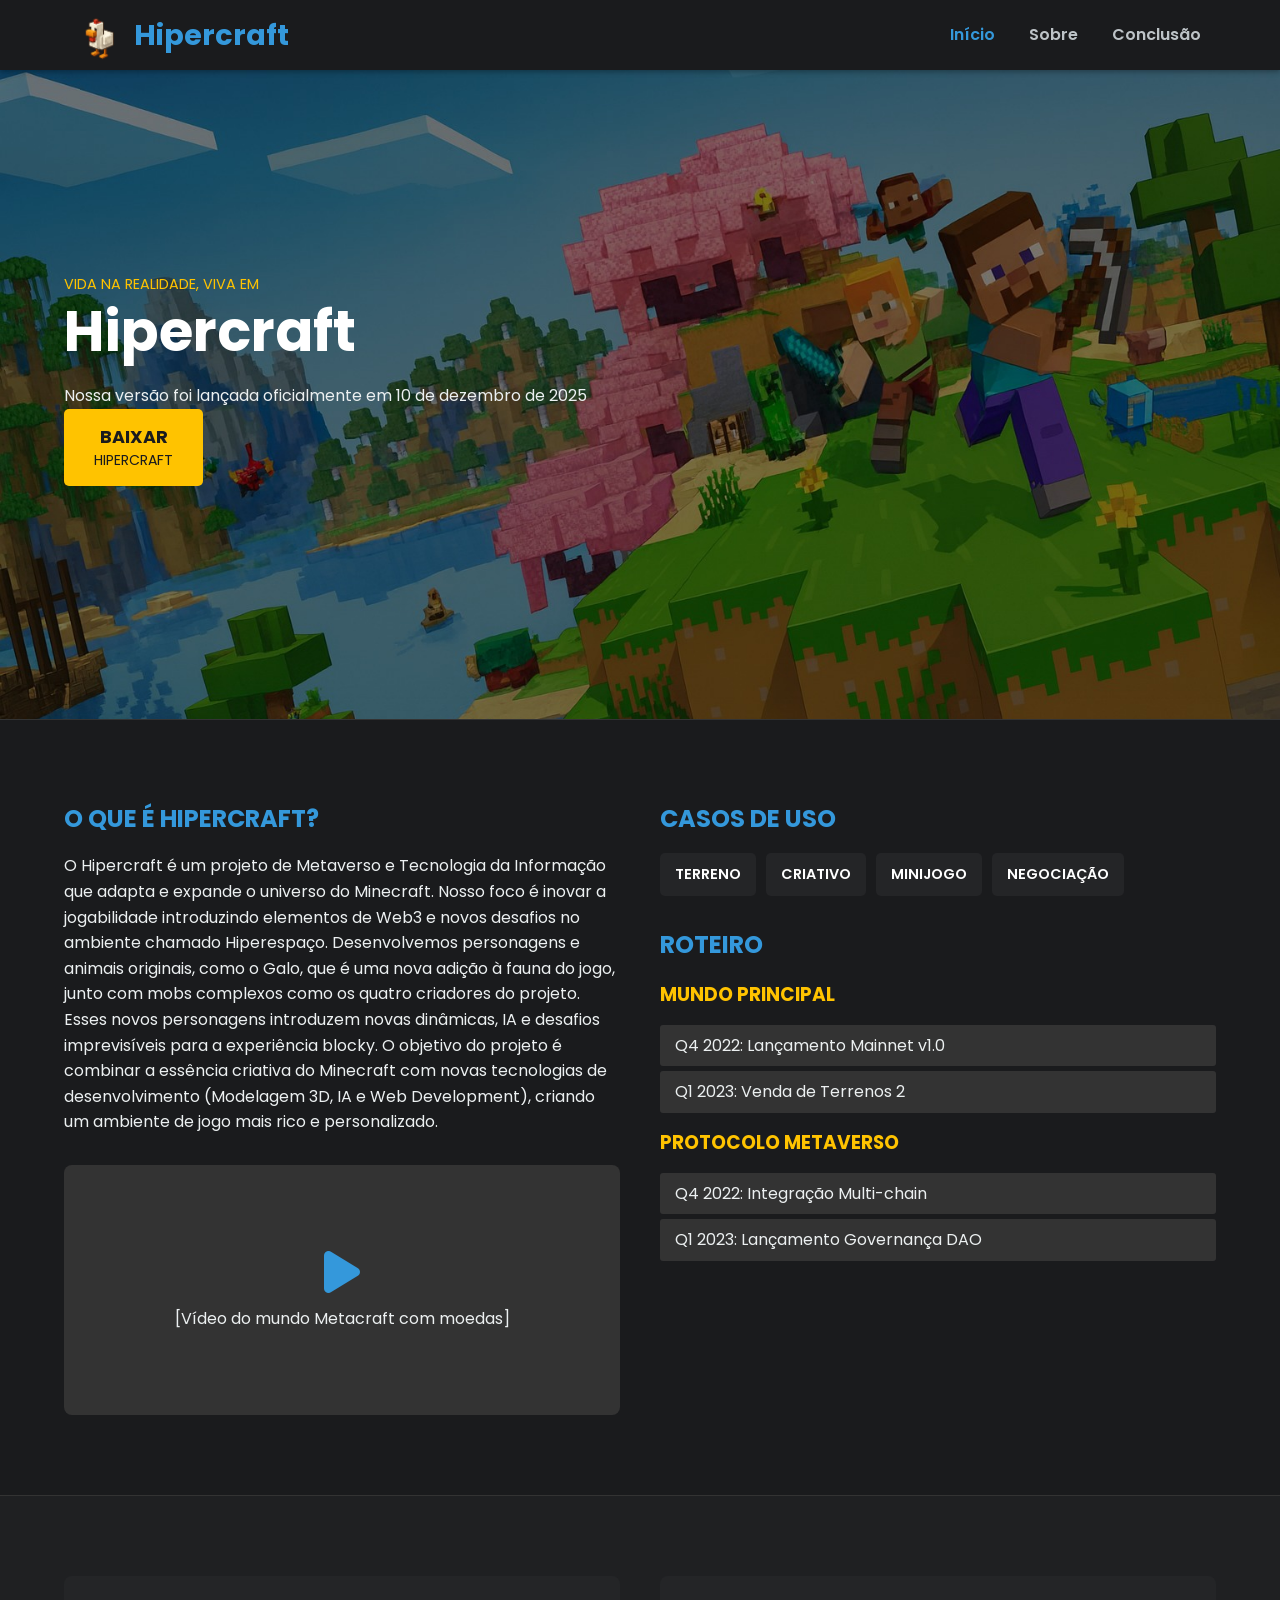
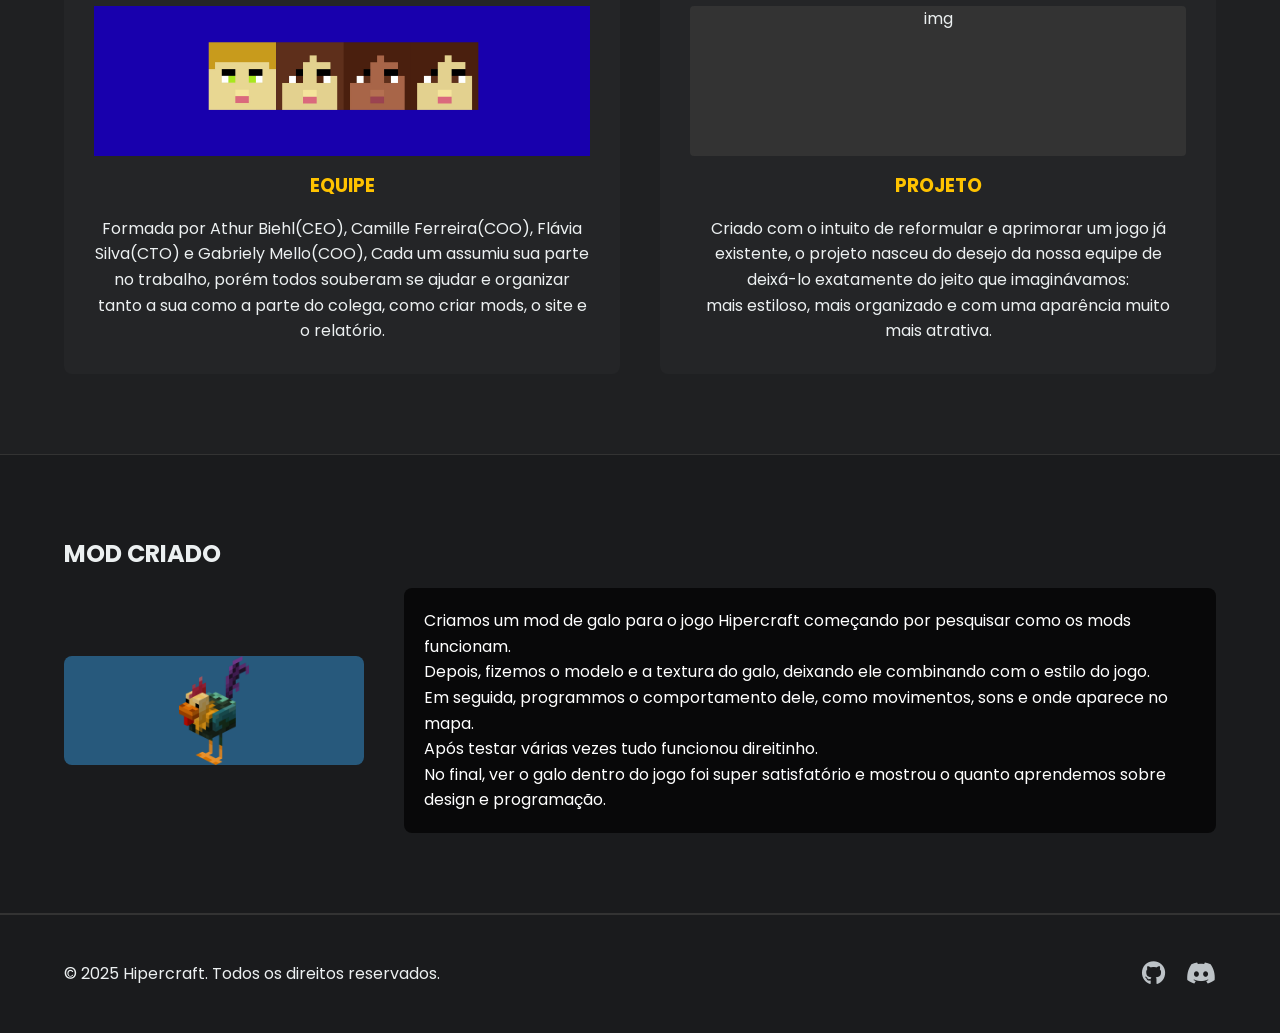
==== index.html @ 1107cdec "update header commit" ====
<!DOCTYPE html>
<html lang="pt-BR">

<head>
    <meta charset="UTF-8">
    <meta name="viewport" content="width=device-width, initial-scale=1.0">
    <title>Hipercraft - Vida na Realidade</title>
    <link rel="stylesheet" href="style.css">
    <link href="https://fonts.googleapis.com/css2?family=Poppins:wght@400;600;700&display=swap" rel="stylesheet">
    <link rel="stylesheet" href="https://cdnjs.cloudflare.com/ajax/libs/font-awesome/6.0.0-beta3/css/all.min.css">
</head>

<body>

    <header>
        <div class="container nav-content">

            <div class="logo"> <img src="/img/logo.png" alt="">Hipercraft</div>

            <nav id="nav-menu">
                <a href="#home" class="active">Início</a>
                <a href="#sobre">Sobre</a>
                <a href="#comunidade">Conclusão</a>
            </nav>
            <div class="menu-toggle" id="menu-toggle">
                <i class="fas fa-bars"></i>
            </div>
        </div>
    </header>

    <main>
        <section class="hero" id="home">
            <div class="container hero-content">
                <div class="hero-text">
                    <p class="tagline">VIDA NA REALIDADE, VIVA EM</p>
                    <h1>Hipercraft</h1>
                    <p class="alpha-status">Nossa versão foi lançada oficialmente em 10 de dezembro de 2025</p>
                    <button class="download-btn" id="btn-download">BAIXAR <span class="season">HIPERCRAFT</span></button>
                </div>
                <div class="hero-image">
                    <img src="" alt="" id="">
                </div>
            </div>
        </section>

        <section class="section-dark what-is-metacraft" id="sobre">
            <div class="container content-grid">
                <div class="grid-item">
                    <h2>O QUE É HIPERCRAFT?</h2>
                    <p>O Hipercraft é um projeto de Metaverso e Tecnologia da Informação que adapta e expande o universo
                        do Minecraft. Nosso foco é inovar a jogabilidade introduzindo elementos de Web3 e novos desafios
                        no ambiente chamado Hiperespaço.

                        Desenvolvemos personagens e animais originais, como o Galo, que é uma nova adição à fauna do
                        jogo, junto com mobs complexos como os quatro criadores do projeto. Esses novos
                        personagens introduzem novas dinâmicas, IA e desafios imprevisíveis para a experiência blocky. O
                        objetivo do projeto é combinar a essência criativa do Minecraft com novas tecnologias de
                        desenvolvimento (Modelagem 3D, IA e Web Development), criando um ambiente de jogo mais rico e
                        personalizado.</p>
                    <div class="video-placeholder">
                        <i class="fas fa-play"></i>
                        <p>[Vídeo do mundo Metacraft com moedas]</p>
                    </div>
                </div>
                <div class="grid-item use-cases" id="casos">
                    <h2>CASOS DE USO</h2>
                    <div class="case-cards">
                        <div class="card card-hover">TERRENO</div>
                        <div class="card card-hover">CRIATIVO</div>
                        <div class="card card-hover">MINIJOGO</div>
                        <div class="card card-hover">NEGOCIAÇÃO</div>
                    </div>

                    <div class="roadmap" id="roteiro">
                        <h2>ROTEIRO</h2>
                        <div class="map-item map-item-hover">
                            <h3>MUNDO PRINCIPAL</h3>
                            <ul>
                                <li>Q4 2022: Lançamento Mainnet v1.0</li>
                                <li>Q1 2023: Venda de Terrenos 2</li>
                            </ul>
                        </div>
                        <div class="map-item map-item-hover">
                            <h3>PROTOCOLO METAVERSO</h3>
                            <ul>
                                <li>Q4 2022: Integração Multi-chain</li>
                                <li>Q1 2023: Lançamento Governança DAO</li>
                            </ul>
                        </div>
                    </div>
                </div>
            </div>
        </section>

        <section class="protocol-advantage">
            <div class="container content-grid">
                <div class="advantage-card card-hover">
                    <div class="card-image"><img src="img/grupo.png" alt=""></div>
                    <h3>EQUIPE</h3>
                    <p>Formada por Athur Biehl(CEO), Camille Ferreira(COO), Flávia Silva(CTO) e Gabriely Mello(COO), Cada um assumiu sua parte no trabalho, porém todos souberam se ajudar e organizar tanto a sua como a parte do colega, como criar mods, o site e o relatório.
                    </p>
                </div>
                <div class="advantage-card card-hover">
                    <div class="card-image">img</div>
                    <h3>PROJETO</h3>
                    <p>Criado com o intuito de reformular e aprimorar um jogo já existente, o projeto nasceu do desejo da nossa equipe de deixá-lo exatamente do jeito que imaginávamos:<P>
                    </P> mais estiloso, mais organizado e com uma aparência muito mais atrativa.</p>
                </div>
            </div>
        </section>

        <section class="how-it-works section-dark">
            <div class="container">
                <h2>MOD CRIADO</h2>
                <div class="work-content">
                    <div class="work-image"><img src="img/galo.webp" alt=""></div>
                    <div class="work-text">
                        <p>Criamos um mod de galo para o jogo Hipercraft começando por pesquisar como os mods funcionam. <p>
                        </p>Depois, fizemos o modelo e a textura do galo, deixando ele combinando com o estilo do jogo. <P>
                        </P>Em seguida, programmos o comportamento dele, como movimentos, sons e onde aparece no mapa.<P>
                        </P> Após testar várias vezes tudo funcionou direitinho. <P>
                        </P>No final, ver o galo dentro do jogo foi super satisfatório e mostrou o quanto aprendemos sobre design e programação.</p>
                    </div>
                </div>
            </div>
        </section>
    </main>

  <footer>
        <div class="container footer-content" id="comunidade">
            <p>&copy; 2025 Hipercraft. Todos os direitos reservados.</p>
            <div class="social-links">
                <a href="https://github.com/flaviadsilva/Hipercraft.git" target="_blank" title="GitHub do Projeto">
                    <i class="fab fa-github"></i>
                </a>
                
                <a href="URL_DO_SEU_DISCORD" target="_blank" title="Comunidade Discord">
                    <i class="fab fa-discord"></i>
                </a>
            </div>
        </div>
    </footer>

    <script src="script.js"></script>
</body>

</html>
---- style.css ----
/* Importação de fontes */
@import url('https://fonts.googleapis.com/css2?family=Poppins:wght@400;600;700&display=swap');

:root {
    --color-primary: #3498db; /* Azul Hipercraft */
    --color-secondary: #ffc300; /* Amarelo/Laranja de destaque */
    --color-background-dark: #1f2022; /* Fundo principal escuro */
    --color-card-dark: #242527; /* Fundo de cartões */
    --color-text-light: #ecf0f1; /* Texto claro */
    --color-text-muted: #bdc3c7; /* Texto mais apagado */
}

* {
    margin: 0;
    padding: 0;
    box-sizing: border-box;
    font-family: 'Poppins', sans-serif;
}

body {
    background-color: var(--color-background-dark);
    color: var(--color-text-light);
    line-height: 1.6;
}

.container {
    width: 90%;
    max-width: 1200px;
    margin: 0 auto;
    padding: 20px 0;
}

.container img {
    width: 70px;
    height: 50px;

}

h1, h2, h3 {
    color: var(--color-text-light);
    margin-bottom: 15px;
}

a {
    color: var(--color-primary);
    text-decoration: none;
    transition: color 0.3s;
}

a:hover {
    color: var(--color-secondary);
}

/* --- Header e Navegação --- */
header {
    background-color: #1a1b1d;
    position: fixed;
    width: 100%;
    top: 0;
    z-index: 1000;
    box-shadow: 0 2px 5px rgba(0, 0, 0, 0.3);
}

.nav-content {
    display: flex;
    justify-content: space-between;
    align-items: center;
    padding: 10px 0;
}

.logo {
    font-size: 1.8em;
    font-weight: 700;
    color: var(--color-primary);
    display: flex;
    justify-content: center;
    align-items: center;
}

nav a {
    margin: 0 15px;
    font-weight: 600;
    color: var(--color-text-muted);
    transition: color 0.3s, transform 0.2s;
}

nav a.active, nav a:hover {
    color: var(--color-primary);
    transform: translateY(-2px);
}

.wallet-btn {
    background-color: var(--color-primary);
    color: white;
    border: none;
    padding: 10px 20px;
    cursor: pointer;
    font-weight: 600;
    border-radius: 5px;
    transition: background-color 0.3s, transform 0.2s;
}

.wallet-btn:hover {
    background-color: #2980b9;
    transform: scale(1.05);
}

.menu-toggle {
    display: none; /* Esconde o ícone de menu em desktop */
    font-size: 1.5em;
    cursor: pointer;
}

/* --- Seção Hero (Início) --- */
.hero {
    padding-top: 100px;
    min-height: 80vh;
    display: flex;
    align-items: center;
    
    /* 1. Fonte da Imagem */
    background: url("img/Inicio.jpeg") no-repeat center center;
    
    /* 2. Propriedade Chave: Dimensionamento */
    background-size: cover; 
    
    /* 3. Garante que ela ocupe todo o espaço */
    width: 100%;
    /* A altura será controlada pelo min-height */
}

.hero-content {
    display: flex;
    align-items: center;
    justify-content: space-between;
    gap: 40px;
}

.hero-text {
    flex: 1;
    max-width: 50%;
}

.tagline {
    color: var(--color-secondary);
    font-size: 0.9em;
    margin-bottom: 5px;
}

.hero h1 {
    font-size: 3.5em;
    line-height: 1.1;
    color: white;
    margin-bottom: 20px;
}

.hero-image {
    flex: 1;
    text-align: center;
    /* Substitua pela sua imagem do personagem */
    /* Exemplo: background: url('caminho/para/sua/imagem.png') no-repeat center center/contain; */
    height: 400px; 
    display: flex;
    justify-content: center;
    align-items: center;
}

.hero-image img {
    max-width: 100%;
    height: auto;
    /* Interatividade na imagem */
    filter: drop-shadow(0 0 10px var(--color-primary));
    transition: filter 0.5s;
}
.hero-image img:hover { 
     filter: drop-shadow(0 0 20px var(--color-primary));
}

/* NOVO: Animação do Galo ativada pelo JS */
#chicken-gg.is-active {
    animation: jumpAndGlow 0.8s ease-in-out;
    filter: drop-shadow(0 0 25px var(--color-secondary))!important; /* Garante que o brilho mude para amarelo */
}

@keyframes jumpAndGlow {
    0% { transform: translateY(0) scale(1); }
    50% { transform: translateY(-20px) scale(1.05); } /* Pulo e levemente maior */
    100% { transform: translateY(0) scale(1); }
}
/* FIM NOVO */


.download-btn {
    background-color: var(--color-secondary);
    color: #1a1b1d;
    border: none;
    padding: 15px 30px;
    font-size: 1.1em;
    font-weight: 700;
    cursor: pointer;
    border-radius: 5px;
    transition: opacity 0.3s, transform 0.3s, box-shadow 0.3s;
    margin-right: 20px;
}

.download-btn:hover {
    opacity: 0.9;
    transform: translateY(-3px);
    box-shadow: 0 5px 15px rgba(255, 195, 0, 0.4);
}

.download-btn .season {
    font-weight: 400;
    display: block;
    font-size: 0.8em;
}

/* --- Seções Gerais --- */
section {
    padding: 60px 0;
    border-bottom: 1px solid #333;
}

.section-dark {
    background-color: #1a1b1d;
}

.learn-more {
    font-weight: 600;
    display: inline-block;
    margin-top: 20px;
    color: var(--color-text-muted);
}
.learn-more:hover {
    color: var(--color-secondary);
}

.learn-more-link {
    font-weight: 600;
    color: var(--color-secondary);
    transition: color 0.3s;
}

.learn-more-link:hover {
    color: var(--color-primary);
    text-shadow: 0 0 5px var(--color-primary);
}

/* --- Seção What is Metacraft / Use Cases --- */
.content-grid {
    display: grid;
    grid-template-columns: 1fr 1fr;
    gap: 40px;
}

.grid-item h2 {
    color: var(--color-primary);
}

.video-placeholder {
    margin-top: 30px;
    background-color: #333;
    height: 250px;
    display: flex;
    flex-direction: column;
    justify-content: center;
    align-items: center;
    border-radius: 8px;
    cursor: pointer;
    transition: background-color 0.3s, box-shadow 0.3s;
}

.video-placeholder:hover {
    background-color: #444;
    box-shadow: 0 0 15px rgba(255, 255, 255, 0.1);
}

/* NOVO: Aprimoramento da interatividade do video placeholder */
.video-placeholder i {
    font-size: 3em;
    color: var(--color-primary);
    margin-bottom: 10px;
    transition: transform 0.3s, color 0.3s;
}
.video-placeholder:hover i {
    color: var(--color-secondary);
    transform: scale(1.1);
}
/* FIM NOVO */

/* Cartões de Casos de Uso */
.case-cards {
    display: flex;
    flex-wrap: wrap;
    gap: 10px;
    margin-bottom: 30px;
}

.card {
    background-color: var(--color-card-dark);
    padding: 10px 15px;
    border-radius: 5px;
    font-weight: 600;
    font-size: 0.9em;
    color: white;
    cursor: default;
    transition: background-color 0.3s, transform 0.3s;
}

.card-hover:hover {
    background-color: var(--color-primary);
    transform: translateY(-2px) rotate(-1deg); /* MODIFICADO: Adiciona uma leve rotação */
}

.roadmap h3 {
    color: var(--color-secondary);
    margin-top: 15px;
}

.map-item ul {
    list-style: none;
    padding-left: 0;
}

.map-item li {
    background-color: #333;
    margin-bottom: 5px;
    padding: 8px 15px;
    border-radius: 3px;
    transition: background-color 0.3s;
}

.map-item-hover:hover li {
    background-color: #444;
}

/* --- Seção Protocol Advantage --- */
.protocol-advantage {
    background-color: var(--color-background-dark);
}

.advantage-card {
    text-align: center;
    padding: 30px;
    background-color: var(--color-card-dark);
    border-radius: 8px;
    transition: transform 0.3s, box-shadow 0.3s;
}

.advantage-card:hover {
    transform: translateY(-10px);
    box-shadow: 0 15px 30px rgba(0, 0, 0, 0.5);
}

.advantage-card h3 {
    color: var(--color-secondary);
    margin-top: 15px;
}

.card-image {
    /* Placeholder para as imagens dos cards */
    height: 150px;
    background-color: #333;
    margin-bottom: 15px;
    border-radius: 4px;
}

.card-image img {
    height: 100%;
    width: 100%;
    object-fit: cover;
}

.learn-more-center {
    text-align: center;
    margin-top: 30px;
}

/* --- Seção Como Funciona --- */
.how-it-works {
    /* Use sua imagem de fundo aqui */
    /* Exemplo: background-image: url('caminho/para/sua/imagem-bloco.png'); */
    background-size: cover;
    background-position: center center;
    color: white;
}

.work-content {
    display: flex;
    align-items: center;
    gap: 40px;
}

.work-image {
    /* Ajuste para ter largura definida e permitir que o contêiner cresça conforme a imagem */
    width: 300px; 
    /* Removido: height: 300px; */ 
    /* Adicionado: Para que a imagem se ajuste bem */
    display: flex; /* Permite alinhar o conteúdo interno (a imagem) */
    justify-content: center;
    align-items: center;
    overflow: hidden; /* Garante que nada saia do contêiner */
    
    background-color: rgba(52, 152, 219, 0.5); 
    border-radius: 8px;
    flex-shrink: 0;
    transition: transform 0.5s;
}

/* NOVO BLOCO: Regra para a imagem dentro do work-image */
.work-image img {
    /* Faz a imagem ocupar 100% da largura do contêiner */
    max-width: 100%;
    /* Garante que a altura se ajuste proporcionalmente */
    height: auto;
    /* Adicionado: Garante que a imagem caiba *dentro* da área definida sem esticar */
    object-fit: contain; 
}
/* FIM NOVO BLOCO */


.work-image:hover {
    transform: rotate(5deg) scale(1.05);
}

.work-text {
    background-color: rgba(0, 0, 0, 0.7);
    padding: 20px;
    border-radius: 8px;
}

/* ... restante do CSS ... */

/* --- Footer --- */
footer {
    background-color: #1a1b1d;
    padding: 20px 0;
    border-top: 1px solid #333;
}

.footer-content {
    display: flex;
    justify-content: space-between;
    align-items: center;
}

.social-links a {
    font-size: 1.5em;
    margin-left: 15px;
    color: var(--color-text-muted);
    transition: color 0.3s;
}

.social-links a:hover {
    color: var(--color-primary);
}

/* --- Responsividade (Interatividade Mobile) --- */
@media (max-width: 900px) {
    .hero-content, .content-grid, .work-content {
        grid-template-columns: 1fr;
        flex-direction: column;
        text-align: center;
    }
    
    .hero-text {
        max-width: 100%;
        order: 2;
    }
    
    .hero-image {
        order: 1;
        margin-bottom: 40px;
    }

    .nav-content {
        padding: 10px 5%;
    }

    /* Menu Hamburger */
    .menu-toggle {
        display: block; /* Mostra o ícone */
    }

    nav {
        display: none;
        flex-direction: column;
        position: absolute;
        top: 60px;
        left: 0;
        width: 100%;
        background-color: #1a1b1d;
        box-shadow: 0 4px 8px rgba(0, 0, 0, 0.5);
    }
    
    nav.active {
        display: flex; /* Exibe o menu quando ativo */
    }

    nav a {
        padding: 15px 20px;
        margin: 0;
        border-bottom: 1px solid #333;
        text-align: left;
    }

    .wallet-btn {
        display: none; /* Esconde o botão em telas pequenas */
    }
}

/* Ocultar elementos específicos em mobile para simplificar */
@media (max-width: 600px) {
    .footer-content {
        flex-direction: column;
        gap: 15px;
    }
}
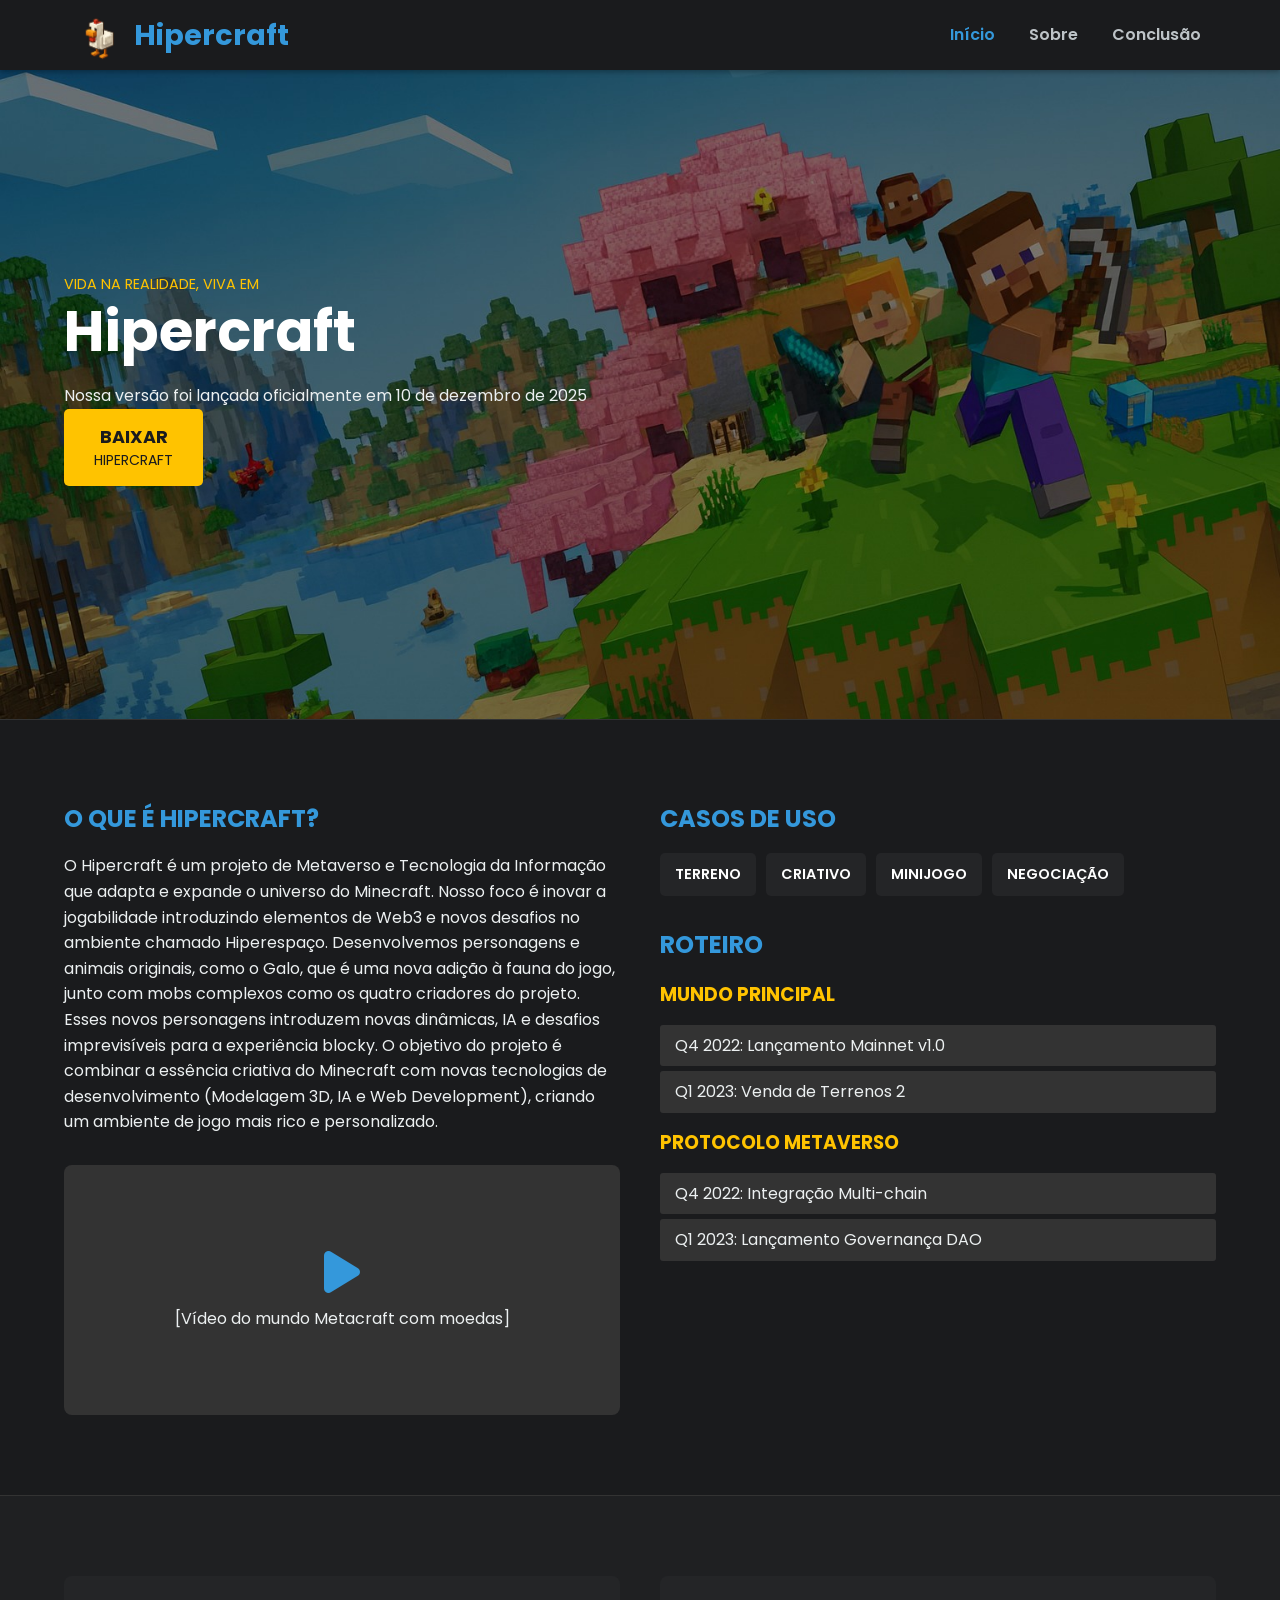
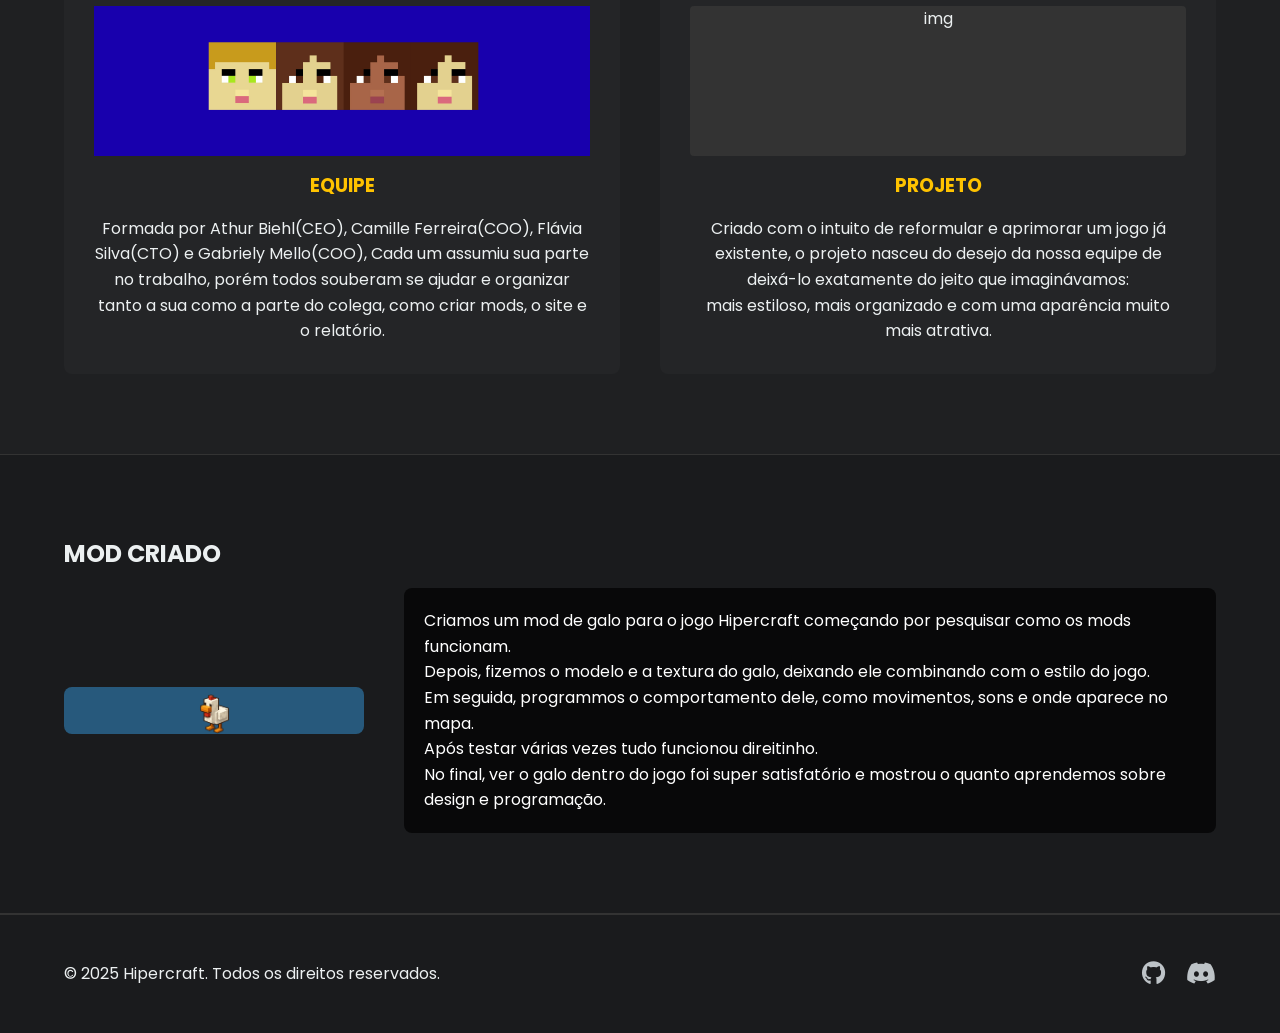
==== commit 16df4d2e: "image commit" ====
--- a/index.html
+++ b/index.html
@@ -113,7 +113,7 @@
             <div class="container">
                 <h2>MOD CRIADO</h2>
                 <div class="work-content">
-                    <div class="work-image"><img src="img/galo.webp" alt=""></div>
+                    <div class="work-image"><img src="img/logo.png" alt=""></div>
                     <div class="work-text">
                         <p>Criamos um mod de galo para o jogo Hipercraft começando por pesquisar como os mods funcionam. <p>
                         </p>Depois, fizemos o modelo e a textura do galo, deixando ele combinando com o estilo do jogo. <P>
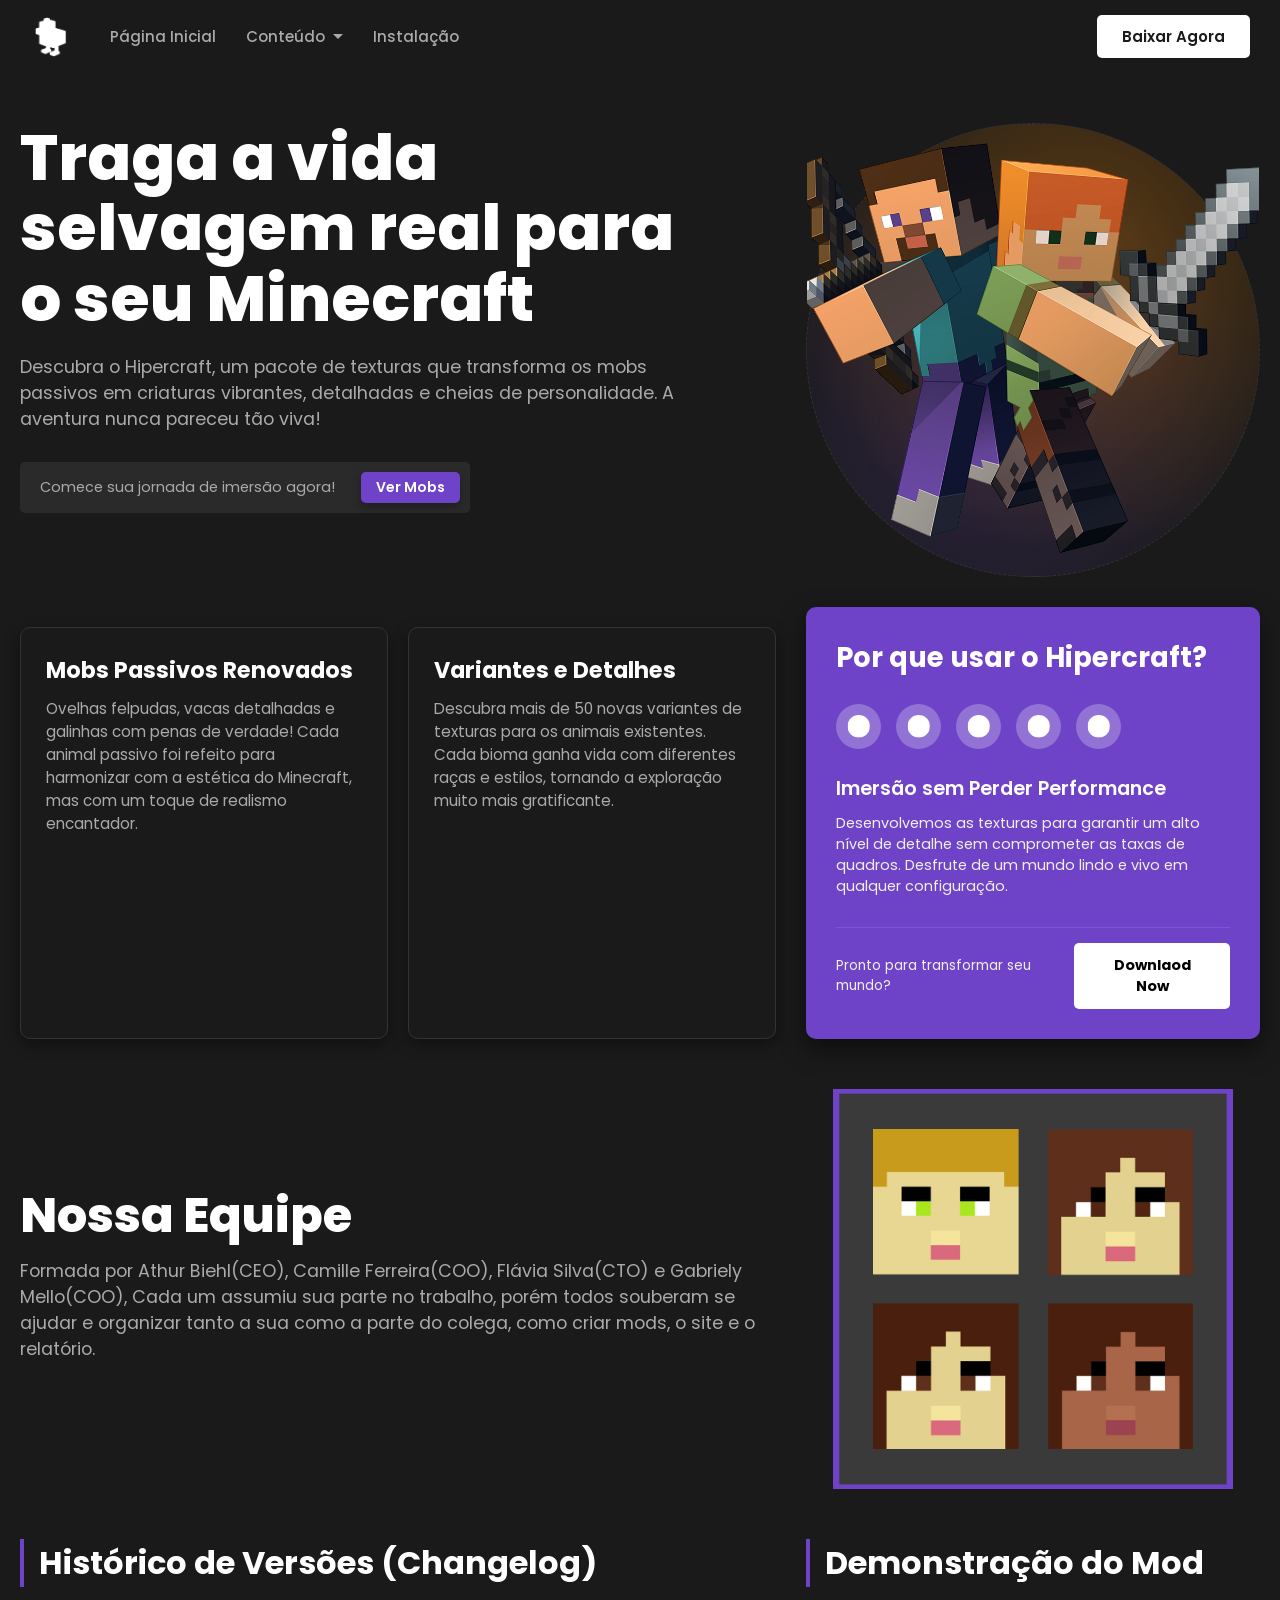
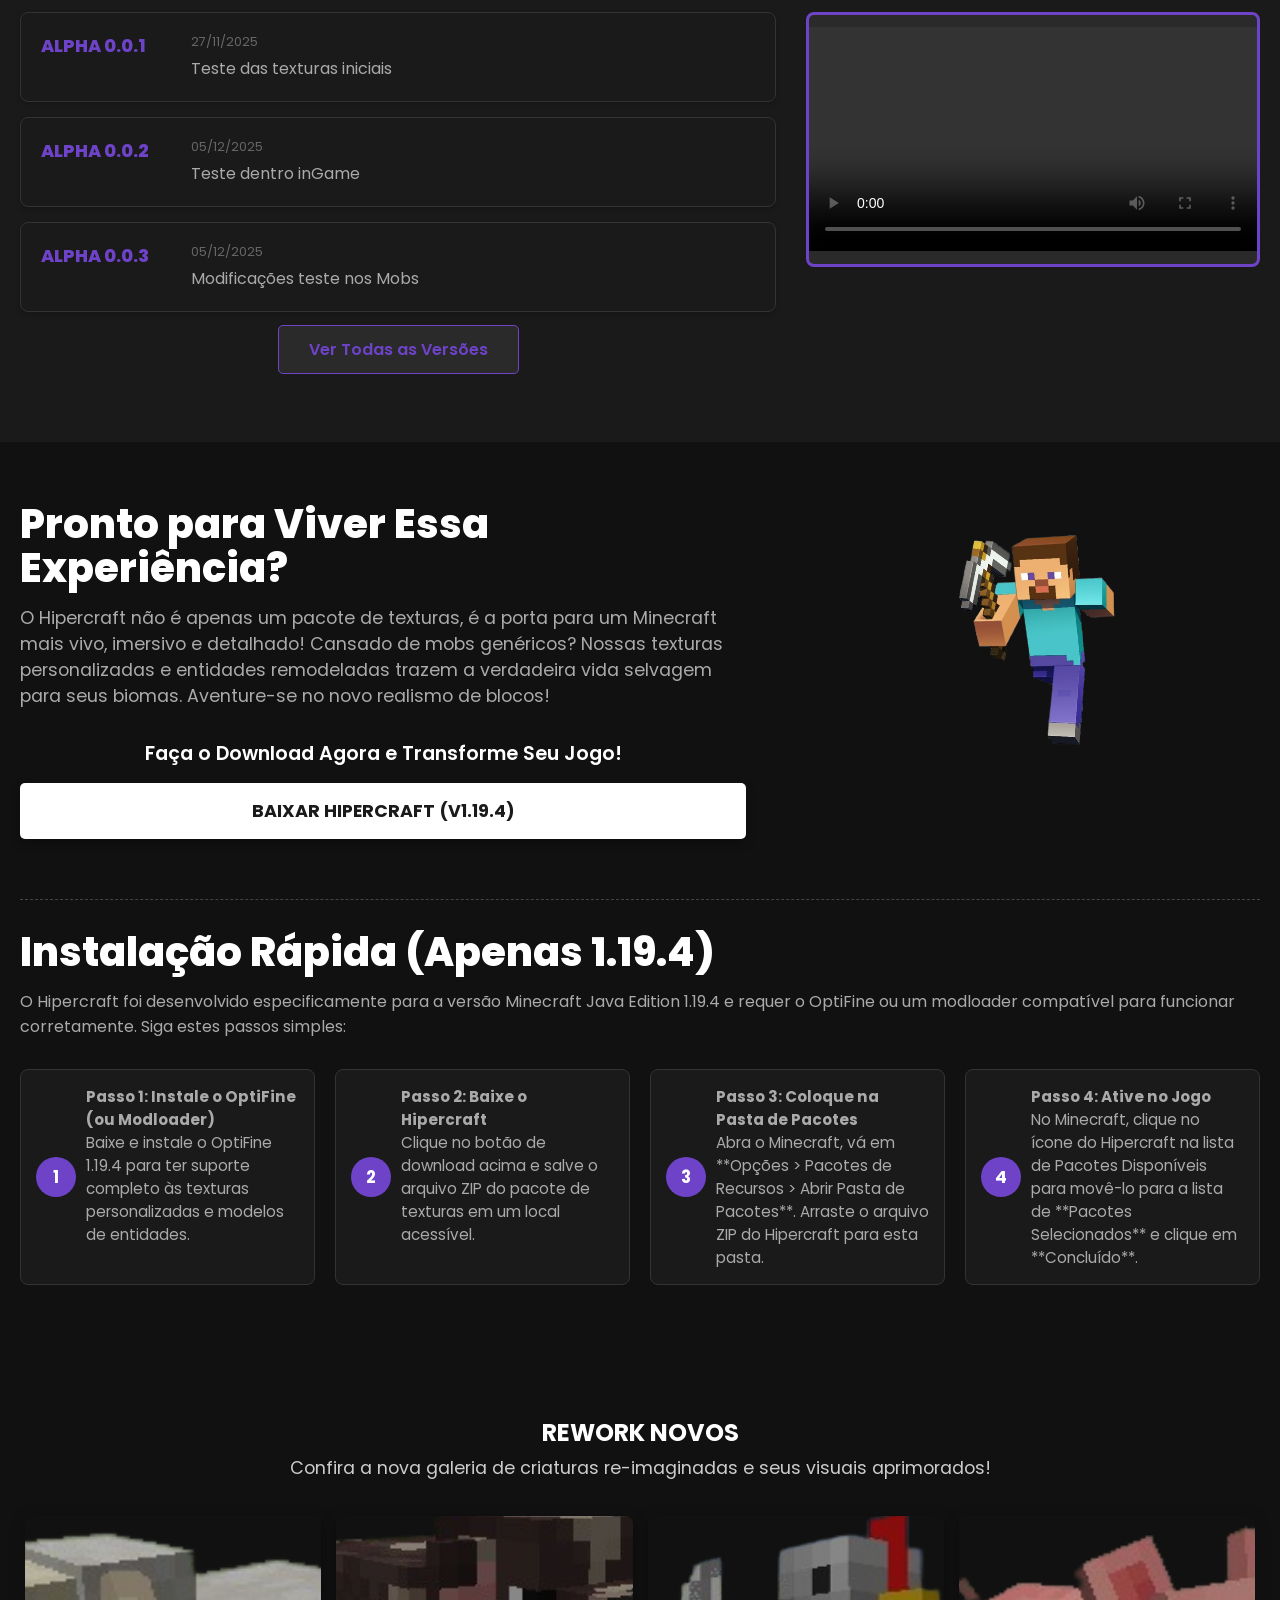
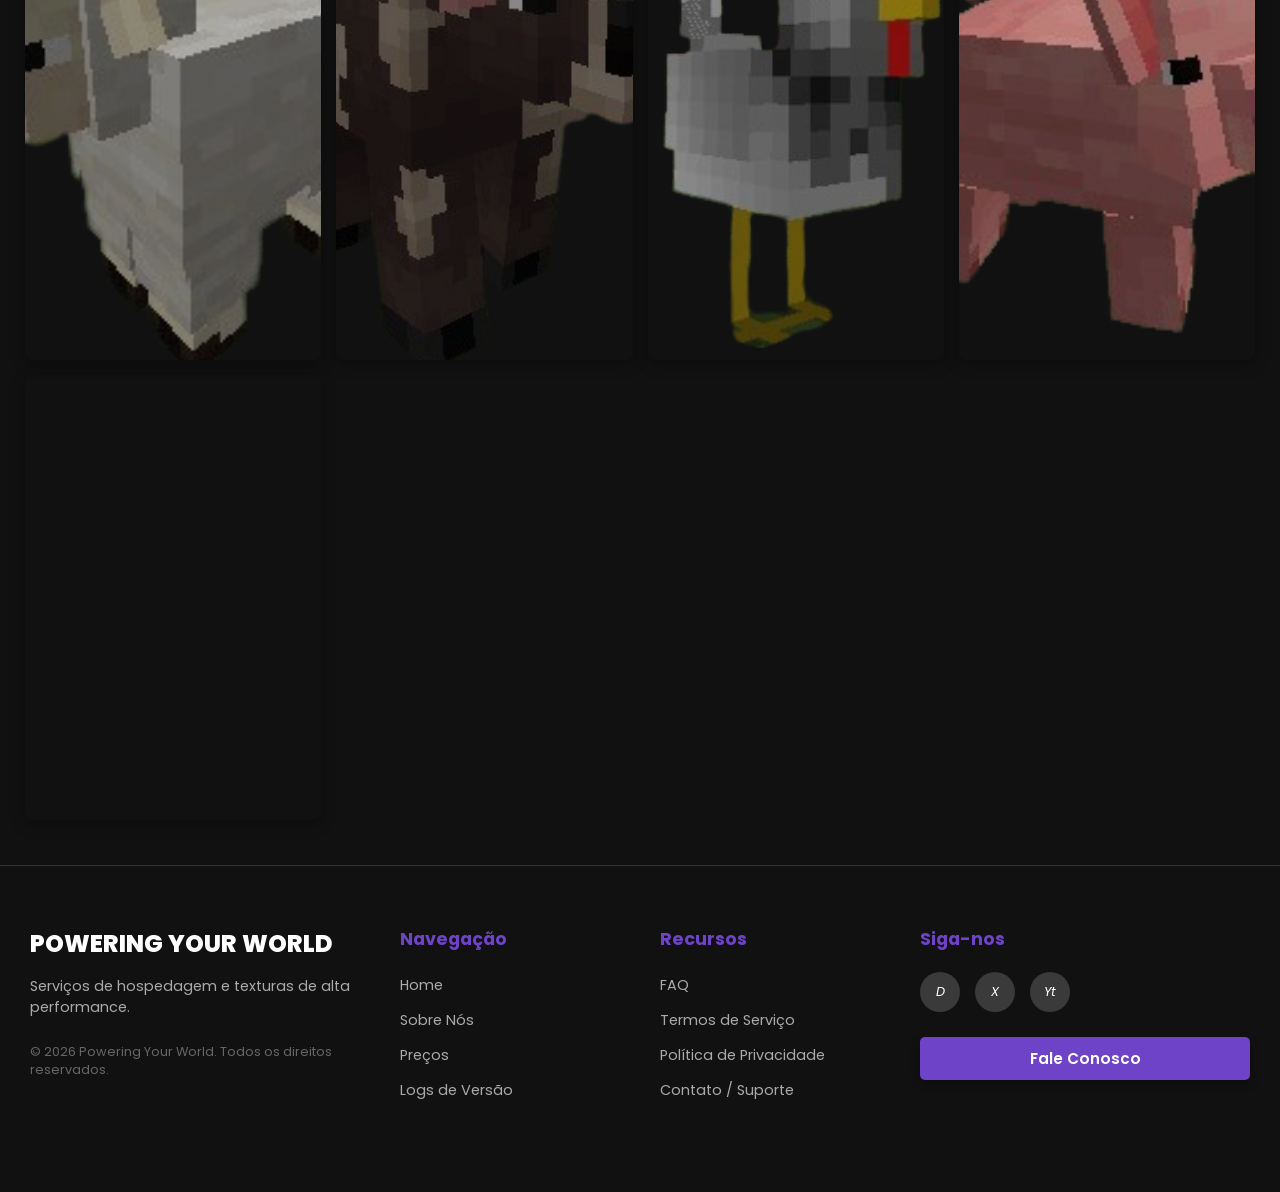
==== commit 9cd049c7: "update readme" ====
--- a/index.html
+++ b/index.html
@@ -4,144 +4,340 @@
 <head>
     <meta charset="UTF-8">
     <meta name="viewport" content="width=device-width, initial-scale=1.0">
-    <title>Hipercraft - Vida na Realidade</title>
-    <link rel="stylesheet" href="style.css">
-    <link href="https://fonts.googleapis.com/css2?family=Poppins:wght@400;600;700&display=swap" rel="stylesheet">
-    <link rel="stylesheet" href="https://cdnjs.cloudflare.com/ajax/libs/font-awesome/6.0.0-beta3/css/all.min.css">
+    <title>Início - Hipercraft</title>
+    <link rel="stylesheet" href="css/index.css">
+    <link rel="shortcut icon" href="img/icon.png" type="image/x-icon">
+
 </head>
 
 <body>
 
-    <header>
-        <div class="container nav-content">
-
-            <div class="logo"> <img src="/img/logo.png" alt="">Hipercraft</div>
-
-            <nav id="nav-menu">
-                <a href="#home" class="active">Início</a>
-                <a href="#sobre">Sobre</a>
-                <a href="#comunidade">Conclusão</a>
-            </nav>
-            <div class="menu-toggle" id="menu-toggle">
-                <i class="fas fa-bars"></i>
+    <div class="mobile-menu-toggle">
+        <span></span>
+        <span></span>
+        <span></span>
+    </div>
+
+    <nav class="mobile-nav">
+        <a href="index.html">Página Inicial</a>
+        <a href="mobs.html">Lista de Mobs</a>
+        <a href="logs.html">Atualizações</a>
+        <a href="#install">Instalação</a>
+        <button class="register-button mobile-register">Baixar Agora</button>
+    </nav>
+
+    <header class="new-header">
+        <div class="header-content">
+            <div class="header-left">
+                <div class="header-logo">
+                    <img src="img/icon.png" alt="Logo Animais Reborn">
+                </div>
+                <nav class="header-nav">
+                    <a href="index.html" class="nav-link">Página Inicial</a>
+                    <div class="dropdown">
+                        <a href="#" class="nav-link dropdown-toggle">Conteúdo <span class="arrow-down"></span></a>
+                        <div class="dropdown-menu">
+                            <a href="mobs.html">Lista de Mobs</a>
+                            <a href="logs.html">Atualizações</a>
+                        </div>
+                    </div>
+                    <a href="#install" class="nav-link">Instalação</a>
+                </nav>
+            </div>
+
+            <div class="header-right">
+                <button class="register-button">Baixar Agora</button>
             </div>
         </div>
     </header>
 
-    <main>
-        <section class="hero" id="home">
-            <div class="container hero-content">
-                <div class="hero-text">
-                    <p class="tagline">VIDA NA REALIDADE, VIVA EM</p>
-                    <h1>Hipercraft</h1>
-                    <p class="alpha-status">Nossa versão foi lançada oficialmente em 10 de dezembro de 2025</p>
-                    <button class="download-btn" id="btn-download">BAIXAR <span class="season">HIPERCRAFT</span></button>
-                </div>
-                <div class="hero-image">
-                    <img src="" alt="" id="">
-                </div>
+    <main class="container">
+        <section class="hero-content">
+            <h1>Traga a vida selvagem real para o seu Minecraft</h1>
+            <p>Descubra o Hipercraft, um pacote de texturas que transforma os mobs passivos em criaturas vibrantes,
+                detalhadas e cheias de personalidade. A aventura nunca pareceu tão viva!</p>
+
+            <div class="cta-bar">
+                <span class="cta-text">Comece sua jornada de imersão agora!</span>
+                <a href="#mobs" class="cta-button">Ver Mobs</a>
             </div>
         </section>
 
-        <section class="section-dark what-is-metacraft" id="sobre">
-            <div class="container content-grid">
-                <div class="grid-item">
-                    <h2>O QUE É HIPERCRAFT?</h2>
-                    <p>O Hipercraft é um projeto de Metaverso e Tecnologia da Informação que adapta e expande o universo
-                        do Minecraft. Nosso foco é inovar a jogabilidade introduzindo elementos de Web3 e novos desafios
-                        no ambiente chamado Hiperespaço.
-
-                        Desenvolvemos personagens e animais originais, como o Galo, que é uma nova adição à fauna do
-                        jogo, junto com mobs complexos como os quatro criadores do projeto. Esses novos
-                        personagens introduzem novas dinâmicas, IA e desafios imprevisíveis para a experiência blocky. O
-                        objetivo do projeto é combinar a essência criativa do Minecraft com novas tecnologias de
-                        desenvolvimento (Modelagem 3D, IA e Web Development), criando um ambiente de jogo mais rico e
-                        personalizado.</p>
-                    <div class="video-placeholder">
-                        <i class="fas fa-play"></i>
-                        <p>[Vídeo do mundo Metacraft com moedas]</p>
-                    </div>
-                </div>
-                <div class="grid-item use-cases" id="casos">
-                    <h2>CASOS DE USO</h2>
-                    <div class="case-cards">
-                        <div class="card card-hover">TERRENO</div>
-                        <div class="card card-hover">CRIATIVO</div>
-                        <div class="card card-hover">MINIJOGO</div>
-                        <div class="card card-hover">NEGOCIAÇÃO</div>
-                    </div>
-
-                    <div class="roadmap" id="roteiro">
-                        <h2>ROTEIRO</h2>
-                        <div class="map-item map-item-hover">
-                            <h3>MUNDO PRINCIPAL</h3>
-                            <ul>
-                                <li>Q4 2022: Lançamento Mainnet v1.0</li>
-                                <li>Q1 2023: Venda de Terrenos 2</li>
-                            </ul>
-                        </div>
-                        <div class="map-item map-item-hover">
-                            <h3>PROTOCOLO METAVERSO</h3>
-                            <ul>
-                                <li>Q4 2022: Integração Multi-chain</li>
-                                <li>Q1 2023: Lançamento Governança DAO</li>
-                            </ul>
-                        </div>
-                    </div>
-                </div>
+        <div class="hero-image-area">
+            <div class="hero-image-placeholder">
+                <img src="img/logo_cover.png" alt="">
+            </div>
+        </div>
+
+        <section class="server-cards-area">
+            <div class="server-card">
+                <h2>Mobs Passivos Renovados</h2>
+                <p>Ovelhas felpudas, vacas detalhadas e galinhas com penas de verdade! Cada animal passivo foi refeito
+                    para harmonizar com a estética do Minecraft, mas com um toque de realismo encantador.</p>
+            </div>
+
+            <div class="server-card">
+                <h2>Variantes e Detalhes</h2>
+                <p>Descubra mais de 50 novas variantes de texturas para os animais existentes. Cada bioma ganha vida com
+                    diferentes raças e estilos, tornando a exploração muito mais gratificante.</p>
             </div>
         </section>
 
-        <section class="protocol-advantage">
-            <div class="container content-grid">
-                <div class="advantage-card card-hover">
-                    <div class="card-image"><img src="img/grupo.png" alt=""></div>
-                    <h3>EQUIPE</h3>
-                    <p>Formada por Athur Biehl(CEO), Camille Ferreira(COO), Flávia Silva(CTO) e Gabriely Mello(COO), Cada um assumiu sua parte no trabalho, porém todos souberam se ajudar e organizar tanto a sua como a parte do colega, como criar mods, o site e o relatório.
-                    </p>
-                </div>
-                <div class="advantage-card card-hover">
-                    <div class="card-image">img</div>
-                    <h3>PROJETO</h3>
-                    <p>Criado com o intuito de reformular e aprimorar um jogo já existente, o projeto nasceu do desejo da nossa equipe de deixá-lo exatamente do jeito que imaginávamos:<P>
-                    </P> mais estiloso, mais organizado e com uma aparência muito mais atrativa.</p>
-                </div>
-            </div>
-        </section>
-
-        <section class="how-it-works section-dark">
-            <div class="container">
-                <h2>MOD CRIADO</h2>
-                <div class="work-content">
-                    <div class="work-image"><img src="img/logo.png" alt=""></div>
-                    <div class="work-text">
-                        <p>Criamos um mod de galo para o jogo Hipercraft começando por pesquisar como os mods funcionam. <p>
-                        </p>Depois, fizemos o modelo e a textura do galo, deixando ele combinando com o estilo do jogo. <P>
-                        </P>Em seguida, programmos o comportamento dele, como movimentos, sons e onde aparece no mapa.<P>
-                        </P> Após testar várias vezes tudo funcionou direitinho. <P>
-                        </P>No final, ver o galo dentro do jogo foi super satisfatório e mostrou o quanto aprendemos sobre design e programação.</p>
-                    </div>
-                </div>
-            </div>
-        </section>
+        <aside class="highlight-box">
+            <div class="box-content">
+                <h3>Por que usar o Hipercraft?</h3>
+
+                <div class="icon-list">
+                    <div class="icon-item icon-resolution"></div>
+                    <div class="icon-item icon-biomes"></div>
+                    <div class="icon-item icon-compatibility"></div>
+                    <div class="icon-item icon-update"></div>
+                    <div class="icon-item icon-community"></div>
+                </div>
+
+                <h4>Imersão sem Perder Performance</h4>
+                <p>Desenvolvemos as texturas para garantir um alto nível de detalhe sem comprometer as taxas de quadros.
+                    Desfrute de um mundo lindo e vivo em qualquer configuração.</p>
+
+                <div class="footer-cta">
+                    <p>Pronto para transformar seu mundo?</p>
+                    <button class="view-more-button-about">Downlaod Now</button>
+                </div>
+            </div>
+        </aside>
+
     </main>
 
-  <footer>
-        <div class="container footer-content" id="comunidade">
-            <p>&copy; 2025 Hipercraft. Todos os direitos reservados.</p>
-            <div class="social-links">
-                <a href="https://github.com/flaviadsilva/Hipercraft.git" target="_blank" title="GitHub do Projeto">
-                    <i class="fab fa-github"></i>
+    <section class="about-us-section">
+        <div class="about-content">
+            <h2>Nossa Equipe</h2>
+
+            <p class="lead-text">
+                Formada por Athur Biehl(CEO), Camille Ferreira(COO), Flávia Silva(CTO) e Gabriely Mello(COO), Cada um
+                assumiu sua parte no trabalho, porém todos souberam se ajudar e organizar tanto a sua como a parte do
+                colega, como criar mods, o site e o relatório.
+            </p>
+        </div>
+
+        <div class="about-image-area">
+            <div class="about-image-placeholder">
+                <img src="img/about_us2.png" alt="">
+            </div>
+        </div>
+    </section>
+
+    <section class="mod-logs-section container">
+        <div class="changelog-area">
+            <h3>Histórico de Versões (Changelog)</h3>
+
+            <div class="log-card">
+                <div class="log-version">ALPHA 0.0.1</div>
+                <div class="log-details">
+                    <span class="log-date">27/11/2025</span>
+                    <p>Teste das texturas iniciais</p>
+                </div>
+            </div>
+
+            <div class="log-card">
+                <div class="log-version">ALPHA 0.0.2</div>
+                <div class="log-details">
+                    <span class="log-date">05/12/2025</span>
+                    <p>Teste dentro inGame</p>
+                </div>
+            </div>
+
+            <div class="log-card">
+                <div class="log-version">ALPHA 0.0.3</div>
+                <div class="log-details">
+                    <span class="log-date">05/12/2025</span>
+                    <p>Modificações teste nos Mobs</p>
+                </div>
+            </div>
+
+            <div class="view-more-container">
+                <a href="logs.html" class="view-more-button">
+                    Ver Todas as Versões
                 </a>
-                
-                <a href="URL_DO_SEU_DISCORD" target="_blank" title="Comunidade Discord">
-                    <i class="fab fa-discord"></i>
-                </a>
-            </div>
+            </div>
+
+        </div>
+
+        <div class="video-showcase-area">
+            <h3>Demonstração do Mod</h3>
+            <div class="video-placeholder">
+                <video controls width="100%">
+                    <source src="screen/vieo.mp4" type="video/mp4">
+                    Seu navegador não suporta vídeos HTML5.
+                </video>
+            </div>
+        </div>
+    </section>
+
+    <section class="installation-section" id="install">
+        <div class="container installation-content-area">
+            <div class="relevant-info-block">
+                <h2>Pronto para Viver Essa Experiência?</h2>
+                <p class="marketing-pitch">
+                    O Hipercraft não é apenas um pacote de texturas, é a porta para um Minecraft mais vivo,
+                    imersivo e detalhado! Cansado de mobs genéricos? Nossas texturas personalizadas e entidades
+                    remodeladas
+                    trazem a verdadeira vida selvagem para seus biomas. Aventure-se no novo realismo de blocos!
+                </p>
+
+                <div class="cta-installation-box">
+                    <h3>Faça o Download Agora e Transforme Seu Jogo!</h3>
+                    <a href="#" class="cta-button download-link">Baixar Hipercraft (v1.19.4)</a>
+                </div>
+            </div>
+
+            <div class="installation-image-area">
+                <div class="image-placeholder-large">
+                    <img src="img/install.png" alt="Demonstração do Mod Hipercraft em ação">
+                </div>
+            </div>
+
+            <div class="installation-guide-full-width">
+                <h2>Instalação Rápida (Apenas 1.19.4)</h2>
+                <p>O Hipercraft foi desenvolvido especificamente para a versão Minecraft Java Edition 1.19.4 e
+                    requer o OptiFine ou um modloader compatível para funcionar corretamente. Siga estes passos simples:
+                </p>
+
+                <ol class="installation-steps">
+                    <li>
+                        <strong>Passo 1: Instale o OptiFine (ou Modloader)</strong>
+                        <p>Baixe e instale o OptiFine 1.19.4 para ter suporte completo às texturas personalizadas e
+                            modelos de entidades.</p>
+                    </li>
+                    <li>
+                        <strong>Passo 2: Baixe o Hipercraft</strong>
+                        <p>Clique no botão de download acima e salve o arquivo ZIP do pacote de texturas em um local
+                            acessível.</p>
+                    </li>
+                    <li>
+                        <strong>Passo 3: Coloque na Pasta de Pacotes</strong>
+                        <p>Abra o Minecraft, vá em **Opções > Pacotes de Recursos > Abrir Pasta de Pacotes**. Arraste o
+                            arquivo ZIP do Hipercraft para esta pasta.</p>
+                    </li>
+                    <li>
+                        <strong>Passo 4: Ative no Jogo</strong>
+                        <p>No Minecraft, clique no ícone do Hipercraft na lista de Pacotes Disponíveis para movê-lo para
+                            a lista de **Pacotes Selecionados** e clique em **Concluído**.</p>
+                    </li>
+                </ol>
+            </div>
+        </div>
+    </section>
+
+    <section class="mob-gallery-section" id="mobs">
+        <div class="container_gallery">
+            <h2>REWORK NOVOS</h2>
+            <p>Confira a nova galeria de criaturas re-imaginadas e seus visuais aprimorados!</p>
+
+            <div class="mob-gallery-grid">
+                <div class="mob-gallery-item">
+                    <img src="img/img1.png" alt="Creeper Sombrio">
+                    <div class="overlay">
+                        <h3>Ovelha</h3>
+                    </div>
+                </div>
+
+                <div class="mob-gallery-item">
+                    <img src="img/img2.png" alt="Zumbi da Floresta">
+                    <div class="overlay">
+                        <h3>Vaca</h3>
+                    </div>
+                </div>
+
+                <div class="mob-gallery-item">
+                    <img src="img/img3.png" alt="Esqueleto Rúnico">
+                    <div class="overlay">
+                        <h3>Galinha</h3>
+                    </div>
+                </div>
+
+                <div class="mob-gallery-item">
+                    <img src="img/img4.png" alt="Aranha das Sombras">
+                    <div class="overlay">
+                        <h3>Porco</h3>
+                    </div>
+                </div>
+
+                <div class="mob-gallery-item">
+                    <img src="img/img5.png" alt="Silverfish Cristalino">
+                    <div class="overlay">
+                        <h3>Silverfish Cristalino</h3>
+                    </div>
+                </div>
+            </div>
+        </div>
+    </section>
+
+    <footer class="main-footer">
+        <div class="container footer-content">
+
+            <div class="footer-section footer-brand">
+                <div class="footer-logo">
+                    <span class="logo-text">POWERING YOUR WORLD</span>
+                </div>
+                <p class="brand-tagline">
+                    Serviços de hospedagem e texturas de alta performance.
+                </p>
+                <p class="copyright">
+                    &copy; <span id="currentYear"></span> Powering Your World. Todos os direitos reservados.
+                </p>
+            </div>
+
+            <div class="footer-section footer-links">
+                <h4>Navegação</h4>
+                <ul>
+                    <li><a href="#home">Home</a></li>
+                    <li><a href="#about">Sobre Nós</a></li>
+                    <li><a href="#prices">Preços</a></li>
+                    <li><a href="#changelog">Logs de Versão</a></li>
+                </ul>
+            </div>
+
+            <div class="footer-section footer-links">
+                <h4>Recursos</h4>
+                <ul>
+                    <li><a href="#faq">FAQ</a></li>
+                    <li><a href="#terms">Termos de Serviço</a></li>
+                    <li><a href="#privacy">Política de Privacidade</a></li>
+                    <li><a href="#support">Contato / Suporte</a></li>
+                </ul>
+            </div>
+
+            <div class="footer-section footer-social">
+                <h4>Siga-nos</h4>
+                <div class="social-icons">
+                    <a href="#" aria-label="Discord"><i class="icon-discord">D</i></a>
+                    <a href="#" aria-label="Twitter"><i class="icon-twitter">X</i></a>
+                    <a href="#" aria-label="YouTube"><i class="icon-youtube">Yt</i></a>
+                </div>
+                <button class="cta-button footer-cta-button">
+                    Fale Conosco
+                </button>
+            </div>
+
         </div>
     </footer>
 
-    <script src="script.js"></script>
+    <script>
+        // Script simples para atualizar o ano no copyright
+        document.getElementById('currentYear').textContent = new Date().getFullYear();
+
+
+        const menuBtn = document.querySelector('.mobile-menu-toggle');
+        const mobileNav = document.querySelector('.mobile-nav');
+
+        menuBtn.addEventListener('click', () => {
+            mobileNav.classList.toggle('active');
+        });
+
+
+    </script>
+
+
 </body>
 
 </html>
--- a/css/index.css
+++ b/css/index.css
@@ -0,0 +1,1410 @@
+/*===================================================================*/
+/* # 0. CONFIGURAÇÕES BASE E RESET */
+/*===================================================================*/
+
+/* Importação de Fonte */
+@import url('https://fonts.googleapis.com/css2?family=Poppins:wght@400;600;700;800&display=swap');
+
+/* Variáveis de Cor (Custom Properties) */
+:root {
+    --dark-bg: #111111;
+    --header-bg: #2e2e2e;
+    /* Fundo da header sutilmente mais claro */
+    --card-bg: #1a1a1a;
+    /* Fundo dos cards */
+    --text-color: #ffffff;
+    --purple-highlight: #6e43c8;
+    --light-gray: #aaaaaa;
+    --cta-dark: #2a2a2a;
+    --cta-button-base: #4a4a4a;
+}
+
+/* Reset Básico */
+* {
+    margin: 0;
+    padding: 0;
+    box-sizing: border-box;
+    font-family: 'Poppins', sans-serif;
+    /* Adiciona transição suave para interações em quase todos os elementos */
+    transition: background-color 0.3s, color 0.3s, transform 0.3s, box-shadow 0.3s;
+}
+
+/* Estilos Globais do Corpo */
+body {
+    background-color: var(--card-bg);
+    /* Fundo escuro geral (usando variável) */
+    color: var(--text-color);
+}
+
+/*===================================================================*/
+/* # 1. ESTILOS DO HEADER/NAVEGAÇÃO */
+/*===================================================================*/
+
+/* Container Principal do Header */
+/* ========================================================================= */
+/* # MENU MOBILE */
+/* ========================================================================= */
+.mobile-menu-toggle {
+    position: absolute;
+    right: 20px;
+    top: 25px;
+    width: 32px;
+    cursor: pointer;
+    display: none;
+    z-index: 9999;
+    /* acima de tudo */
+}
+
+.mobile-menu-toggle span {
+    display: block;
+    height: 4px;
+    background: var(--text-color);
+    margin: 5px 0;
+    border-radius: 4px;
+}
+
+/* Painel lateral */
+.mobile-nav {
+    position: fixed;
+    top: 0;
+    right: -260px;
+    width: 260px;
+    height: 100vh;
+    background: var(--card-bg);
+    display: flex;
+    flex-direction: column;
+    padding: 40px 20px;
+    gap: 20px;
+    transition: right 0.3s ease-in-out;
+    z-index: 9998;
+}
+
+.mobile-nav a,
+.mobile-register {
+    font-size: 1.2em;
+}
+
+/* Quando ativo */
+.mobile-nav.active {
+    right: 0;
+}
+
+/* Garantir que a imagem hero nunca fique por cima */
+.hero-image-placeholder,
+.hero-image-area {
+    position: relative !important;
+    z-index: 1 !important;
+}
+
+/* Garantir que o header fique sempre no topo */
+.new-header {
+    position: relative;
+    z-index: 5000;
+}
+
+
+.new-header {
+    width: 100%;
+    background-color: var(--card-bg);
+    padding: 15px 0;
+    display: flex;
+    justify-content: center;
+
+    /* Linha divisória sutil */
+}
+
+.header-content {
+    width: 100%;
+    max-width: 1400px;
+    /* Alinha com o container principal do site */
+    display: flex;
+    justify-content: space-between;
+    align-items: center;
+    padding: 0 30px;
+    /* Padding nas laterais */
+}
+
+/* Seção Esquerda (Logo e Nav) */
+.header-left {
+    display: flex;
+    align-items: center;
+    gap: 40px;
+    /* Espaço entre logo e navegação */
+}
+
+.header-logo {
+    width: 40px;
+    /* Tamanho do ícone do logo */
+    height: 40px;
+    display: flex;
+    align-items: center;
+}
+
+.header-logo img {
+    width: 100%;
+    height: 100%;
+    object-fit: contain;
+    /* Transforma um logo preto em branco (útil para ícones) */
+    filter: brightness(0) invert(1);
+}
+
+/* Navegação Principal */
+.header-nav {
+    display: flex;
+    align-items: center;
+    gap: 30px;
+    /* Espaço entre os links de navegação */
+}
+
+.nav-link {
+    color: var(--light-gray);
+    /* Cor padrão dos links */
+    text-decoration: none;
+    font-size: 15px;
+    font-weight: 500;
+    transition: color 0.3s ease;
+    display: flex;
+    align-items: center;
+}
+
+.nav-link:hover {
+    color: var(--text-color);
+    /* Cor ao passar o mouse */
+}
+
+/* Dropdown (Prices) */
+.dropdown {
+    position: relative;
+    display: inline-block;
+}
+
+.dropdown-toggle {
+    cursor: pointer;
+}
+
+.dropdown-toggle .arrow-down {
+    display: inline-block;
+    width: 0;
+    height: 0;
+    margin-left: 8px;
+    vertical-align: middle;
+    border-top: 5px solid var(--light-gray);
+    /* Cor da seta */
+    border-right: 5px solid transparent;
+    border-left: 5px solid transparent;
+    transition: border-top-color 0.3s ease;
+}
+
+.dropdown-toggle:hover .arrow-down {
+    border-top-color: var(--text-color);
+}
+
+.dropdown-menu {
+    display: none;
+    /* Escondido por padrão */
+    position: absolute;
+    background-color: var(--cta-dark);
+    /* Fundo do menu dropdown */
+    min-width: 160px;
+    box-shadow: 0px 8px 16px 0px rgba(0, 0, 0, 0.4);
+    z-index: 1;
+    border-radius: 5px;
+    padding: 10px 0;
+    top: 100%;
+    /* Abaixo do link pai */
+    left: 0;
+    margin-top: 10px;
+    /* Espaço entre o link e o menu */
+}
+
+.dropdown-menu a {
+    color: #cccccc;
+    padding: 12px 16px;
+    text-decoration: none;
+    display: block;
+    font-size: 14px;
+    transition: background-color 0.3s, color 0.3s;
+}
+
+.dropdown-menu a:hover {
+    background-color: #3a3a3a;
+    color: var(--text-color);
+}
+
+/* Mostra o dropdown ao passar o mouse sobre o elemento pai */
+.dropdown:hover .dropdown-menu {
+    display: block;
+}
+
+/* Seção Direita (Login e Register) */
+.header-right {
+    display: flex;
+    align-items: center;
+    gap: 20px;
+}
+
+.login-link {
+    color: var(--light-gray);
+    text-decoration: none;
+    font-size: 15px;
+    font-weight: 500;
+    transition: color 0.3s ease;
+}
+
+.login-link:hover {
+    color: var(--text-color);
+}
+
+.register-button {
+    background-color: var(--text-color);
+    /* Fundo branco para o botão "Register now" */
+    color: var(--card-bg);
+    /* Texto escuro no botão branco */
+    border: none;
+    padding: 10px 25px;
+    border-radius: 5px;
+    font-size: 15px;
+    font-weight: 600;
+    cursor: pointer;
+    transition: background-color 0.3s ease, color 0.3s ease;
+}
+
+.register-button:hover {
+    background-color: #f0f0f0;
+    color: #000000;
+}
+
+/*===================================================================*/
+/* # 2. LAYOUT E ESTRUTURA PRINCIPAL (GRID) */
+/*===================================================================*/
+
+/* Layout Principal (Grid) */
+.container {
+    display: grid;
+    /* Coluna 1: Conteúdo Principal (2fr), Coluna 2: Imagem/Destaque (1.2fr) */
+    grid-template-columns: 2fr 1.2fr;
+    grid-template-rows: auto auto;
+    /* Duas linhas de altura automática */
+    gap: 30px;
+    max-width: 1400px;
+    margin: 0 auto;
+    padding: 50px 20px 0;
+    /* Padding superior e lateral */
+}
+
+/* Distribuição das áreas no grid */
+.hero-content {
+    grid-column: 1 / 2;
+    grid-row: 1 / 2;
+    padding-right: 50px;
+}
+
+.hero-image-area {
+    grid-column: 2 / 3;
+    grid-row: 1 / 2;
+}
+
+.server-cards-area {
+    grid-column: 1 / 2;
+    grid-row: 2 / 3;
+    display: flex;
+    gap: 20px;
+    padding-top: 20px;
+}
+
+.highlight-box {
+    grid-column: 2 / 3;
+    grid-row: 2 / 3;
+}
+
+/*===================================================================*/
+/* # 3. ESTILOS DA SEÇÃO HERO (CONTEÚDO E CTA) */
+/*===================================================================*/
+
+/* Estilos do Texto Hero */
+.hero-content h1 {
+    font-size: 4em;
+    /* Levemente maior */
+    font-weight: 800;
+    /* Mais negrito */
+    margin-bottom: 20px;
+    line-height: 1.1;
+}
+
+.hero-content .highlight {
+    color: var(--purple-highlight);
+    /* Destaca a palavra 'Minecraft' em roxo */
+    font-weight: inherit;
+}
+
+.hero-content p {
+    color: var(--light-gray);
+    font-size: 1.1em;
+    margin-bottom: 30px;
+}
+
+/* Barra de Chamada para Ação (CTA Bar) */
+.cta-bar {
+    display: flex;
+    align-items: center;
+    background-color: var(--cta-dark);
+    padding: 10px 10px 10px 20px;
+    border-radius: 5px;
+    max-width: 450px;
+}
+
+.cta-text {
+    flex-grow: 1;
+    color: var(--light-gray);
+    font-size: 0.9em;
+}
+
+.cta-button {
+    background-color: var(--purple-highlight);
+    /* Cor do botão Start em roxo */
+    color: var(--text-color);
+    border: none;
+    padding: 5px 15px;
+    border-radius: 5px;
+    font-weight: 600;
+    cursor: pointer;
+    box-shadow: 0 4px 10px rgba(0, 0, 0, 0.3);
+    transition: all 0.3s ease;
+    text-decoration: none;
+    font-size: 14px;
+}
+
+.cta-button:hover {
+    background-color: #8a6be6;
+    /* Roxo mais claro ao hover */
+    transform: scale(1.05);
+    /* Efeito de zoom */
+}
+
+/* Placeholder da Imagem Hero */
+.hero-image-placeholder {
+    aspect-ratio: 1 / 1;
+    /* Fundo complexo para simular o visual da imagem original */
+    background:
+        radial-gradient(circle at 60% 30%, rgba(255, 140, 0, 0.3), transparent 70%),
+        radial-gradient(circle at 40% 70%, rgba(110, 67, 200, 0.2), transparent 70%);
+    border-radius: 50%;
+    display: flex;
+    align-items: center;
+    justify-content: center;
+    color: var(--light-gray);
+    font-size: 0.8em;
+    text-align: center;
+    border: 1px dashed #333;
+    /* Borda pontilhada para indicar a área */
+}
+
+.hero-image-placeholder img {
+    width: 100%;
+    height: 100%;
+    object-fit: cover;
+}
+
+/*===================================================================*/
+/* # 4. CARDS DE SERVIDOR (SERVER CARDS) */
+/*===================================================================*/
+
+.server-card {
+    background-color: var(--card-bg);
+    padding: 25px;
+    border-radius: 10px;
+    flex: 1;
+    /* Permite que os cards ocupem o espaço disponível */
+    min-height: 180px;
+    border: 1px solid #333;
+    box-shadow: 0 5px 15px rgba(0, 0, 0, 0.4);
+    /* Sombra para profundidade */
+    cursor: pointer;
+}
+
+.server-card:hover {
+    border-color: var(--purple-highlight);
+    transform: translateY(-5px);
+    /* Efeito de elevação */
+    box-shadow: 0 8px 20px rgba(110, 67, 200, 0.2);
+}
+
+.server-card h2 {
+    font-size: 1.4em;
+    margin-bottom: 10px;
+    font-weight: 700;
+}
+
+.server-card p {
+    color: var(--light-gray);
+    font-size: 0.95em;
+}
+
+/*===================================================================*/
+/* # 5. CAIXA DE DESTAQUE (HIGHLIGHT BOX) */
+/*===================================================================*/
+
+.highlight-box {
+    background-color: var(--purple-highlight);
+    border-radius: 10px;
+    padding: 30px;
+    box-shadow: 0 10px 25px rgba(0, 0, 0, 0.5);
+    /* Sombra mais intensa */
+}
+
+.highlight-box h3 {
+    font-size: 1.7em;
+    font-weight: 700;
+    margin-bottom: 25px;
+}
+
+.highlight-box h4 {
+    font-size: 1.2em;
+    font-weight: 600;
+    margin: 20px 0 10px 0;
+}
+
+.highlight-box p {
+    font-size: 0.9em;
+    margin-bottom: 30px;
+    color: #f0f0f0;
+}
+
+/* Lista de Ícones (Simulação de recursos) */
+.icon-list {
+    display: flex;
+    gap: 15px;
+    margin-bottom: 25px;
+}
+
+.icon-item {
+    width: 45px;
+    height: 45px;
+    background-color: rgba(255, 255, 255, 0.25);
+    /* Fundo mais visível */
+    border-radius: 50%;
+    position: relative;
+    overflow: hidden;
+}
+
+/* Simulação de ícone interno */
+.icon-item::before {
+    content: '';
+    position: absolute;
+    top: 50%;
+    left: 50%;
+    transform: translate(-50%, -50%);
+    width: 50%;
+    height: 50%;
+    background-color: var(--text-color);
+    clip-path: circle(50% at 50% 50%);
+}
+
+/* CTA de Rodapé da Caixa de Destaque */
+.footer-cta {
+    display: flex;
+    justify-content: space-between;
+    align-items: center;
+    padding-top: 15px;
+    border-top: 1px solid rgba(255, 255, 255, 0.1);
+    /* Separador sutil */
+}
+
+.footer-cta p {
+    margin: 0;
+    font-weight: 400;
+    font-size: 0.85em;
+    color: #f0f0f0;
+}
+
+.view-more-button-about {
+    background-color: white;
+    color: black;
+    border: none;
+    padding: 12px 25px;
+    border-radius: 5px;
+    font-weight: 700;
+    cursor: pointer;
+    font-size: 0.9em;
+}
+
+.view-more-button-about:hover {
+    background-color: rgb(214, 214, 214)
+}
+
+/*===================================================================*/
+/* # 6. ESTILOS DO ABOUT US */
+/*===================================================================*/
+
+.about-us-section {
+    /* Reutiliza o layout Grid do container principal */
+    display: grid;
+    grid-template-columns: 2fr 1.2fr;
+    gap: 30px;
+    max-width: 1400px;
+    margin: 50px auto;
+    /* Adiciona margem vertical */
+    padding: 0 20px;
+    align-items: center;
+    /* Alinha o conteúdo verticalmente */
+}
+
+.about-content h2 {
+    font-size: 3em;
+    font-weight: 800;
+    margin-bottom: 15px;
+    line-height: 1.1;
+}
+
+.about-content .lead-text {
+    color: var(--light-gray);
+    font-size: 1.1em;
+    margin-bottom: 25px;
+}
+
+.feature-list {
+    margin-bottom: 30px;
+}
+
+.feature-list p {
+    font-size: 1em;
+    margin-bottom: 10px;
+    color: var(--text-color);
+    font-weight: 500;
+    /* Adiciona um toque de roxo nos marcadores */
+    list-style: none;
+    /* Remove marcadores padrão se fosse lista */
+    position: relative;
+    padding-left: 20px;
+}
+
+/* Simula o ícone de checkmark roxo */
+.feature-list p::before {
+    content: '★';
+    /* Ou use um ícone real, como um emoji ou font-icon */
+    color: var(--purple-highlight);
+    font-size: 1.1em;
+    position: absolute;
+    left: 0;
+    top: 0;
+}
+
+/* Reutiliza o estilo do botão CTA */
+.about-cta {
+    display: inline-block;
+    text-decoration: none;
+    text-align: center;
+    padding: 12px 30px;
+    /* Um pouco mais de padding */
+    transition: all 0.3s ease;
+}
+
+/* Estilo do Placeholder da Imagem (Reutiliza o estilo do Hero, mas retangular) */
+.about-image-placeholder {
+    width: 100%;
+    height: 400px;
+    text-align: center;
+}
+
+
+.about-image-placeholder img {
+    width: 100%;
+    height: 100%;
+    object-fit: contain;
+}
+
+/*===================================================================*/
+/* # 7. ESTILOS DO MOD LOGS / CHANGELOG */
+/*===================================================================*/
+
+.mod-logs-section {
+    /* Reutiliza o grid do container, garantindo 2fr 1.2fr */
+    display: grid;
+    grid-template-columns: 2fr 1.2fr;
+    gap: 30px;
+    margin: 50px auto;
+    padding: 0 20px;
+}
+
+.changelog-area h3,
+.video-showcase-area h3 {
+    font-size: 2em;
+    font-weight: 700;
+    margin-bottom: 25px;
+    color: var(--text-color);
+    border-left: 4px solid var(--purple-highlight);
+    padding-left: 15px;
+}
+
+/* Estilo do Card de Log Individual */
+.log-card {
+    background-color: var(--card-bg);
+    /* Fundo igual ao corpo */
+    border: 1px solid #333;
+    padding: 20px;
+    border-radius: 8px;
+    margin-bottom: 15px;
+    display: flex;
+    align-items: flex-start;
+    box-shadow: 0 2px 5px rgba(0, 0, 0, 0.2);
+    transition: transform 0.3s, border-color 0.3s;
+}
+
+.log-card:hover {
+    border-color: var(--purple-highlight);
+    transform: translateX(5px);
+}
+
+.log-version {
+    font-weight: 800;
+    color: var(--purple-highlight);
+    font-size: 1.1em;
+    width: 150px;
+    /* Largura fixa para alinhar as versões */
+    flex-shrink: 0;
+}
+
+.log-details {
+    flex-grow: 1;
+}
+
+.log-details p {
+    color: var(--light-gray);
+    font-size: 1em;
+    margin-top: 5px;
+}
+
+.log-date {
+    display: block;
+    font-size: 0.8em;
+    color: #666;
+    margin-bottom: 5px;
+}
+
+/* Estilo da Área do Vídeo */
+.video-placeholder {
+    width: 100%;
+    aspect-ratio: 16 / 9;
+    /* Padrão para vídeos (16:9) */
+    background-color: var(--cta-dark);
+    border: 3px solid var(--purple-highlight);
+    border-radius: 8px;
+    margin-bottom: 20px;
+    display: flex;
+    align-items: center;
+    justify-content: center;
+}
+
+.video-placeholder .placeholder-text {
+    color: var(--light-gray);
+    font-size: 1.1em;
+}
+
+.cta-download {
+    background-color: #252525;
+    padding: 20px;
+    border-radius: 8px;
+    text-align: center;
+}
+
+.cta-download p {
+    font-size: 1em;
+    margin-bottom: 15px;
+    color: var(--text-color);
+}
+
+.download-button {
+    /* Reutiliza o estilo do cta-button roxo */
+    padding: 12px 30px;
+    font-size: 1em;
+}
+
+/* Estilo para o Log mais recente (opcional, mas recomendado) */
+.log-card.latest-log {
+    border-left: 5px solid var(--purple-highlight);
+    background-color: #212121;
+    /* Fundo levemente mais escuro para destaque */
+    padding-left: 15px;
+}
+
+/* Contêiner e Estilo do Botão Ver Mais */
+.view-more-container {
+    margin-top: 25px;
+    text-align: center;
+    /* Centraliza o botão */
+}
+
+.view-more-button {
+    /* Reutiliza o estilo do cta-button, mas com fundo invertido para contraste */
+    background-color: var(--cta-dark);
+    color: var(--purple-highlight);
+    border: 1px solid var(--purple-highlight);
+    text-decoration: none;
+    padding: 12px 30px;
+    border-radius: 5px;
+    font-weight: 600;
+    cursor: pointer;
+    transition: background-color 0.3s ease, transform 0.3s;
+}
+
+.view-more-button:hover {
+    background-color: var(--purple-highlight);
+    color: var(--text-color);
+    transform: translateY(-2px);
+}
+
+/*===================================================================*/
+/* # 8. ESTILOS DA SEÇÃO DE INSTALAÇÃO (REORGANIZADO) */
+/*===================================================================*/
+
+.installation-section {
+    background-color: var(--dark-bg);
+    /* Fundo bem escuro */
+    padding: 60px 0;
+}
+
+/* O container principal desta seção agora terá 3 áreas:
+  1. Marketing/CTA (2fr) | 2. Imagem (1.2fr) na primeira linha
+  3. Passo a Passo (4fr) na segunda linha
+*/
+.installation-content-area {
+    /* Reutiliza o container padrão, mas ajustamos o grid */
+    padding-top: 0;
+    padding-bottom: 0;
+
+    /* Configuração do Grid para 2 linhas e as 2 colunas originais (2fr e 1.2fr) */
+    display: grid;
+    grid-template-columns: 2fr 1.2fr;
+    grid-template-rows: auto auto;
+    /* Primeira linha auto, segunda linha auto */
+    gap: 30px;
+}
+
+/* Coluna 1 da Linha 1: Marketing e CTA */
+.relevant-info-block {
+    grid-column: 1 / 2;
+    grid-row: 1 / 2;
+    padding-right: 30px;
+}
+
+/* Coluna 2 da Linha 1: Imagem */
+.installation-image-area {
+    grid-column: 2 / 3;
+    grid-row: 1 / 2;
+}
+
+.image-placeholder-large {
+    width: 100%;
+    aspect-ratio: 16 / 9;
+    /* Formato de vídeo ou imagem ampla */
+    border-radius: 10px;
+    overflow: hidden;
+    display: flex;
+    align-items: center;
+    justify-content: center;
+}
+
+.image-placeholder-large img {
+    width: 100%;
+    height: 100%;
+    object-fit: contain;
+    border-radius: 10px;
+}
+
+/* Nova Linha 2 (Passo a Passo Lado a Lado, mas ocupando toda a largura na linha 2) */
+.installation-guide-full-width {
+    grid-column: 1 / 3;
+    /* Ocupa as duas colunas na linha 2 */
+    grid-row: 2 / 3;
+    padding: 30px 0;
+    border-top: 1px dashed #444;
+    /* Linha de separação */
+}
+
+/* Títulos */
+.relevant-info-block h2,
+.installation-guide-full-width h2 {
+    font-size: 2.5em;
+    font-weight: 800;
+    margin-bottom: 15px;
+    color: var(--text-color);
+    line-height: 1.1;
+}
+
+/* Marketing Pitch */
+.marketing-pitch {
+    color: var(--light-gray);
+    font-size: 1.1em;
+    margin-bottom: 30px;
+}
+
+.marketing-pitch strong {
+    color: var(--purple-highlight);
+    font-weight: 700;
+}
+
+/* CTA Download Box (Caixa com o botão) - AGORA MINIMALISTA */
+.cta-installation-box {
+    /* REMOVIDOS: background-color: var(--cta-dark); */
+    /* REMOVIDOS: border: 1px solid var(--purple-highlight); */
+    background-color: transparent;
+    /* Torna o fundo transparente */
+    padding: 0;
+    /* Remove padding da caixa */
+    border-radius: 0;
+    text-align: center;
+    margin-bottom: 30px;
+}
+
+.cta-installation-box h3 {
+    font-size: 1.2em;
+    color: var(--text-color);
+    margin-bottom: 15px;
+    font-weight: 600;
+}
+
+/* Estilo do Botão Download AGORA BRANCO */
+.download-link {
+    /* Mantenha o estilo base do cta-button, mas sobrescreva a cor */
+    background-color: var(--text-color);
+    /* Fundo BRANCO */
+    color: var(--card-bg);
+    /* Texto ESCURO */
+    border: none;
+
+    display: inline-block;
+    width: 100%;
+    padding: 15px 0;
+    font-size: 1.1em;
+    text-transform: uppercase;
+    font-weight: 700;
+    transition: background-color 0.3s ease, transform 0.3s;
+}
+
+.download-link:hover {
+    background-color: #f0f0f0;
+    /* Um branco levemente mais escuro no hover */
+    color: #000000;
+    transform: scale(1.01);
+}
+
+/* Guia de Instalação (Lista Ordenada - Reajustada para ficar em colunas) */
+.installation-guide-full-width>p {
+    color: var(--light-gray);
+    margin-bottom: 30px;
+}
+
+.installation-steps {
+    list-style-type: none;
+    counter-reset: step-counter;
+    padding-left: 0;
+
+    /* ORGANIZAÇÃO EM COLUNAS LADO A LADO */
+    display: grid;
+    grid-template-columns: repeat(auto-fit, minmax(280px, 1fr));
+    gap: 20px;
+}
+
+.installation-steps li {
+    counter-increment: step-counter;
+    position: relative;
+    padding: 15px 15px 15px 65px;
+    /* Adiciona padding para o número estilizado e conteúdo */
+    color: var(--light-gray);
+    font-size: 0.95em;
+    background-color: var(--card-bg);
+    border-radius: 8px;
+    border: 1px solid #333;
+    height: 100%;
+    /* Garante que todos os passos tenham a mesma altura visualmente */
+}
+
+.installation-steps li::before {
+    content: counter(step-counter);
+    position: absolute;
+    left: 15px;
+    top: 50%;
+    transform: translateY(-50%);
+    /* Centraliza verticalmente */
+    background-color: var(--purple-highlight);
+    color: var(--text-color);
+    width: 40px;
+    height: 40px;
+    line-height: 40px;
+    text-align: center;
+    border-radius: 50%;
+    font-weight: 700;
+    font-size: 1.1em;
+}
+
+
+/*===================================================================*/
+/* # 9. ESTILOS DO ÁLBUM DE IMAGENS */
+/*===================================================================*/
+/*
+=============================
+  1. Container e Seção
+=============================
+*/
+.mob-gallery-section {
+    width: 100%;
+    display: flex;
+    flex-direction: column;
+    justify-content: center;
+    align-items: center;
+    background-color: var(--dark-bg);
+    /* Use variáveis CSS se definidas */
+    padding: 40px 0;
+    /* Adicionado padding para respiro */
+}
+
+/* Centraliza o conteúdo e garante responsividade */
+.container_gallery {
+    /* Removido o width fixo de 1300px. Usamos max-width para responsividade. */
+    width: 100%;
+    max-width: 1300px;
+    padding: 0 20px;
+    /* Padding horizontal para telas menores */
+}
+
+.container_gallery h2 {
+    text-align: center;
+    margin-bottom: 5px;
+}
+
+.container_gallery p {
+    text-align: center;
+    margin-bottom: 30px;
+    color: #ccc;
+    font-size: 1.1em;
+}
+
+/*
+=============================
+  2. Grid (Usando CSS Grid)
+=============================
+*/
+.mob-gallery-grid {
+    width: 100%;
+    /* Ajustado para 100% e controlamos o max-width no container */
+    display: grid;
+    /* Define o número de colunas (Exemplo: 4 colunas) */
+    grid-template-columns: repeat(auto-fit, minmax(250px, 1fr));
+    gap: 15px;
+    /* Aumentado um pouco o gap */
+    padding: 5px;
+    /* background-color: red; <- Removido a cor de debug */
+}
+
+/*
+=============================
+  3. Item da Galeria e Imagem
+=============================
+*/
+
+.mob-gallery-item {
+    position: relative;
+    overflow: hidden;
+    border-radius: 8px;
+    box-shadow: 0 4px 15px rgba(0, 0, 0, 0.3);
+    cursor: pointer;
+    transition: transform 0.3s ease-in-out, box-shadow 0.3s ease-in-out;
+    aspect-ratio: 1/1.5;
+    /* flex: 1; <- Removido, pois estamos usando CSS Grid */
+}
+
+.mob-gallery-item img {
+    width: 100%;
+    height: 100%;
+
+    /* ESTADO BASE MELHORADO: Usa object-fit: cover e um leve scale para zoom.
+    Removemos a complexidade de 150% e translateX(-16.66%). */
+    object-fit: cover;
+    display: block;
+
+    /* Leve zoom e centralização inicial para o "corte" */
+    transform: scale(1.1);
+
+    transition: transform 0.4s ease-in-out, filter 0.4s ease-in-out;
+    filter: brightness(0.8);
+}
+
+/*
+=============================
+  4. Efeito de Sobreposição (Overlay)
+=============================
+*/
+
+.mob-gallery-item .overlay {
+    position: absolute;
+    top: 0;
+    left: 0;
+    width: 100%;
+    height: 100%;
+    /* Gradiente mais forte no bottom para o texto */
+    background: linear-gradient(to top, rgba(0, 0, 0, 0.7) 0%, transparent 50%);
+    opacity: 0;
+    transition: opacity 0.3s ease-in-out;
+    pointer-events: none;
+    z-index: 10;
+    /* Garante que o overlay esteja acima da imagem */
+
+    /* Adicionado flexbox para posicionar o texto na parte inferior */
+    display: flex;
+    flex-direction: column;
+    justify-content: flex-end;
+    align-items: flex-start;
+    padding: 15px;
+}
+
+.overlay h3 {
+    color: white;
+    font-size: 1.2em;
+    margin: 0;
+    transform: translateY(10px);
+    /* Esconde o texto ligeiramente */
+    transition: transform 0.3s ease-in-out;
+}
+
+/*
+=============================
+  5. Efeitos de Hover
+=============================
+*/
+.mob-gallery-item:hover {
+    transform: translateY(-5px) scale(1.02);
+    /* Sombra com a cor roxa (var(--primary-color) se definida) */
+    box-shadow: 0 8px 25px rgba(110, 67, 200, 0.6);
+}
+
+.mob-gallery-item:hover img {
+    /* Retorna ao scale 1 (zoom out para mostrar a imagem completa) */
+    transform: scale(1);
+    object-fit: contain;
+    /* Mantém o cover para evitar barras brancas se for zoom out */
+    filter: brightness(1);
+}
+
+.mob-gallery-item:hover .overlay {
+    opacity: 1;
+}
+
+.mob-gallery-item:hover .overlay h3 {
+    transform: translateY(0);
+    /* Mostra o texto */
+    transition-delay: 0.1s;
+    /* Pequeno atraso para o texto aparecer depois do overlay */
+}
+
+
+/*===================================================================*/
+/* # 10. ESTILOS DO FOOTER */
+/*===================================================================*/
+
+.main-footer {
+    width: 100%;
+    background-color: var(--dark-bg);
+    /* Fundo bem escuro */
+    padding: 60px 0 40px 0;
+    border-top: 1px solid #333333;
+}
+
+.footer-content {
+    /* Reutiliza o container padrão de 1400px e padding lateral */
+    display: grid;
+    /* Divide em 4 colunas (30% para a marca, 20% para links, 30% para social/cta) */
+    grid-template-columns: 1.2fr 0.8fr 0.8fr 1.2fr;
+    gap: 40px;
+    max-width: 1400px;
+    margin: 0 auto;
+    padding: 0 30px;
+}
+
+.footer-section h4 {
+    font-size: 1.1em;
+    font-weight: 700;
+    margin-bottom: 20px;
+    color: var(--purple-highlight);
+    /* Títulos em roxo */
+}
+
+/* Marca e Informações de Copyright */
+.footer-brand .logo-text {
+    font-size: 1.5em;
+    font-weight: 800;
+    color: var(--text-color);
+    display: block;
+    margin-bottom: 15px;
+}
+
+.brand-tagline {
+    color: var(--light-gray);
+    font-size: 0.9em;
+    margin-bottom: 25px;
+}
+
+.copyright {
+    color: #666;
+    font-size: 0.8em;
+}
+
+/* Lista de Links (Navegação/Recursos) */
+.footer-links ul {
+    list-style: none;
+    padding: 0;
+}
+
+.footer-links ul li {
+    margin-bottom: 10px;
+}
+
+.footer-links ul li a {
+    color: var(--light-gray);
+    text-decoration: none;
+    font-size: 0.9em;
+    transition: color 0.3s ease;
+}
+
+.footer-links ul li a:hover {
+    color: var(--purple-highlight);
+    text-decoration: underline;
+}
+
+/* Redes Sociais e CTA */
+.social-icons {
+    display: flex;
+    gap: 15px;
+    margin-bottom: 25px;
+}
+
+.social-icons a {
+    display: flex;
+    align-items: center;
+    justify-content: center;
+    width: 40px;
+    height: 40px;
+    border-radius: 50%;
+    background-color: #3a3a3a;
+    color: var(--text-color);
+    font-size: 0.8em;
+    /* Ajuste se usar ícones reais */
+    text-decoration: none;
+    transition: background-color 0.3s, transform 0.3s;
+}
+
+.social-icons a:hover {
+    background-color: var(--purple-highlight);
+    transform: translateY(-3px);
+}
+
+.footer-cta-button {
+    /* Reutiliza o estilo do botão CTA roxo */
+    padding: 10px 25px;
+    font-size: 0.95em;
+    width: 100%;
+
+    text-decoration: none;
+    /* Ocupa a largura da coluna social */
+}
+
+
+/*===================================================================*/
+/* # 11. RESPONSIVIDADE (MEDIA QUERIES) - MOVIDO PARA O FINAL */
+/*===================================================================*/
+/* ================================================================ */
+/* # RESPONSIVO PARA CELULAR */
+/* ================================================================ */
+
+/*===================================================================*/
+/* # 7. RESPONSIVIDADE */
+/*===================================================================*/
+
+/*------------------------------------------------*/
+/* 1) Telas GRANDES (acima de 1400px) */
+/*------------------------------------------------*/
+@media (max-width: 950px) {
+
+    /* 🔥 Some completamente com a imagem do cover */
+    .hero-image-area,
+    .hero-image-placeholder,
+    .about-image-placeholder {
+        display: none !important;
+        width: 0 !important;
+        height: 0 !important;
+        visibility: hidden !important;
+        opacity: 0 !important;
+    }
+
+    /* Ajuste do GRID sem a imagem */
+    .container {
+        grid-template-columns: 1fr !important;
+        grid-template-rows: auto auto;
+        padding: 30px 20px 0;
+    }
+
+    /* Conteúdo hero ocupa 100% */
+    .hero-content {
+        grid-column: 1 / 2 !important;
+        grid-row: auto !important;
+        padding-right: 0;
+        text-align: center;
+    }
+
+    /* Ajuste dos cards */
+    .server-cards-area {
+        flex-direction: column;
+    }
+
+    /* Highlight box agora fica embaixo */
+    .highlight-box {
+        grid-column: 1 / 2 !important;
+        margin-top: 20px;
+    }
+
+    /* ===== HEADER (mobile menu ativado) ===== */
+    .header-nav,
+    .header-right {
+        display: none !important;
+    }
+
+    .mobile-menu-toggle {
+        display: block;
+    }
+
+    .header-content {
+        padding: 0 20px;
+    }
+
+    /* ===== ABOUT SECTION ===== */
+    .about-us-section {
+        grid-template-columns: 1fr !important;
+        text-align: center;
+    }
+
+    .about-content {
+        order: 1;
+    }
+
+    .about-image-placeholder {
+        order: 2;
+        display: none !important;
+    }
+}
+
+/*------------------------------------------------*/
+/* 3) Tablets médios e celulares grandes (até 850px) */
+/*------------------------------------------------*/
+@media (max-width: 850px) {
+
+    /* Mostra o botão hamburger */
+    .mobile-menu-toggle {
+        display: block;
+    }
+
+    /* Some com a navbar desktop */
+    .header-nav,
+    .header-right {
+        display: none;
+    }
+
+    /* Centraliza header */
+    .header-content {
+        justify-content: center;
+    }
+
+    .header-left {
+        gap: 15px;
+    }
+
+    .hero-content h1 {
+        font-size: 2.5em;
+    }
+
+    .hero-content p {
+        font-size: 1em;
+    }
+
+    .cta-bar {
+        width: 100%;
+        max-width: 380px;
+    }
+
+    .highlight-box {
+        padding: 25px;
+    }
+
+    .highlight-box h3 {
+        font-size: 1.4em;
+    }
+}
+
+/*------------------------------------------------*/
+/* 4) Celulares (até 600px) */
+/*------------------------------------------------*/
+@media (max-width: 600px) {
+
+    body {
+        padding: 0;
+    }
+
+    .header-content {
+        padding: 0 15px;
+    }
+
+    .hero-content h1 {
+        font-size: 2.1em;
+    }
+
+    .cta-bar {
+        padding: 8px 12px;
+    }
+
+    .cta-button {
+        padding: 5px 12px;
+    }
+
+    .hero-image-placeholder {
+        width: 90%;
+        max-width: 300px;
+    }
+
+    .server-card {
+        padding: 20px;
+    }
+
+    .highlight-box {
+        padding: 20px;
+    }
+
+    .about-content h2 {
+        font-size: 2em;
+    }
+
+    .about-image-placeholder {
+        height: 250px;
+    }
+}
+
+/*------------------------------------------------*/
+/* 5) Celulares muito pequenos (até 420px) */
+/*------------------------------------------------*/
+@media (max-width: 420px) {
+
+    .hero-content h1 {
+        font-size: 1.8em;
+    }
+
+    .cta-bar {
+        flex-direction: column;
+        gap: 10px;
+        text-align: center;
+    }
+
+    .cta-button {
+        width: 100%;
+    }
+
+    .highlight-box h3 {
+        font-size: 1.3em;
+    }
+}
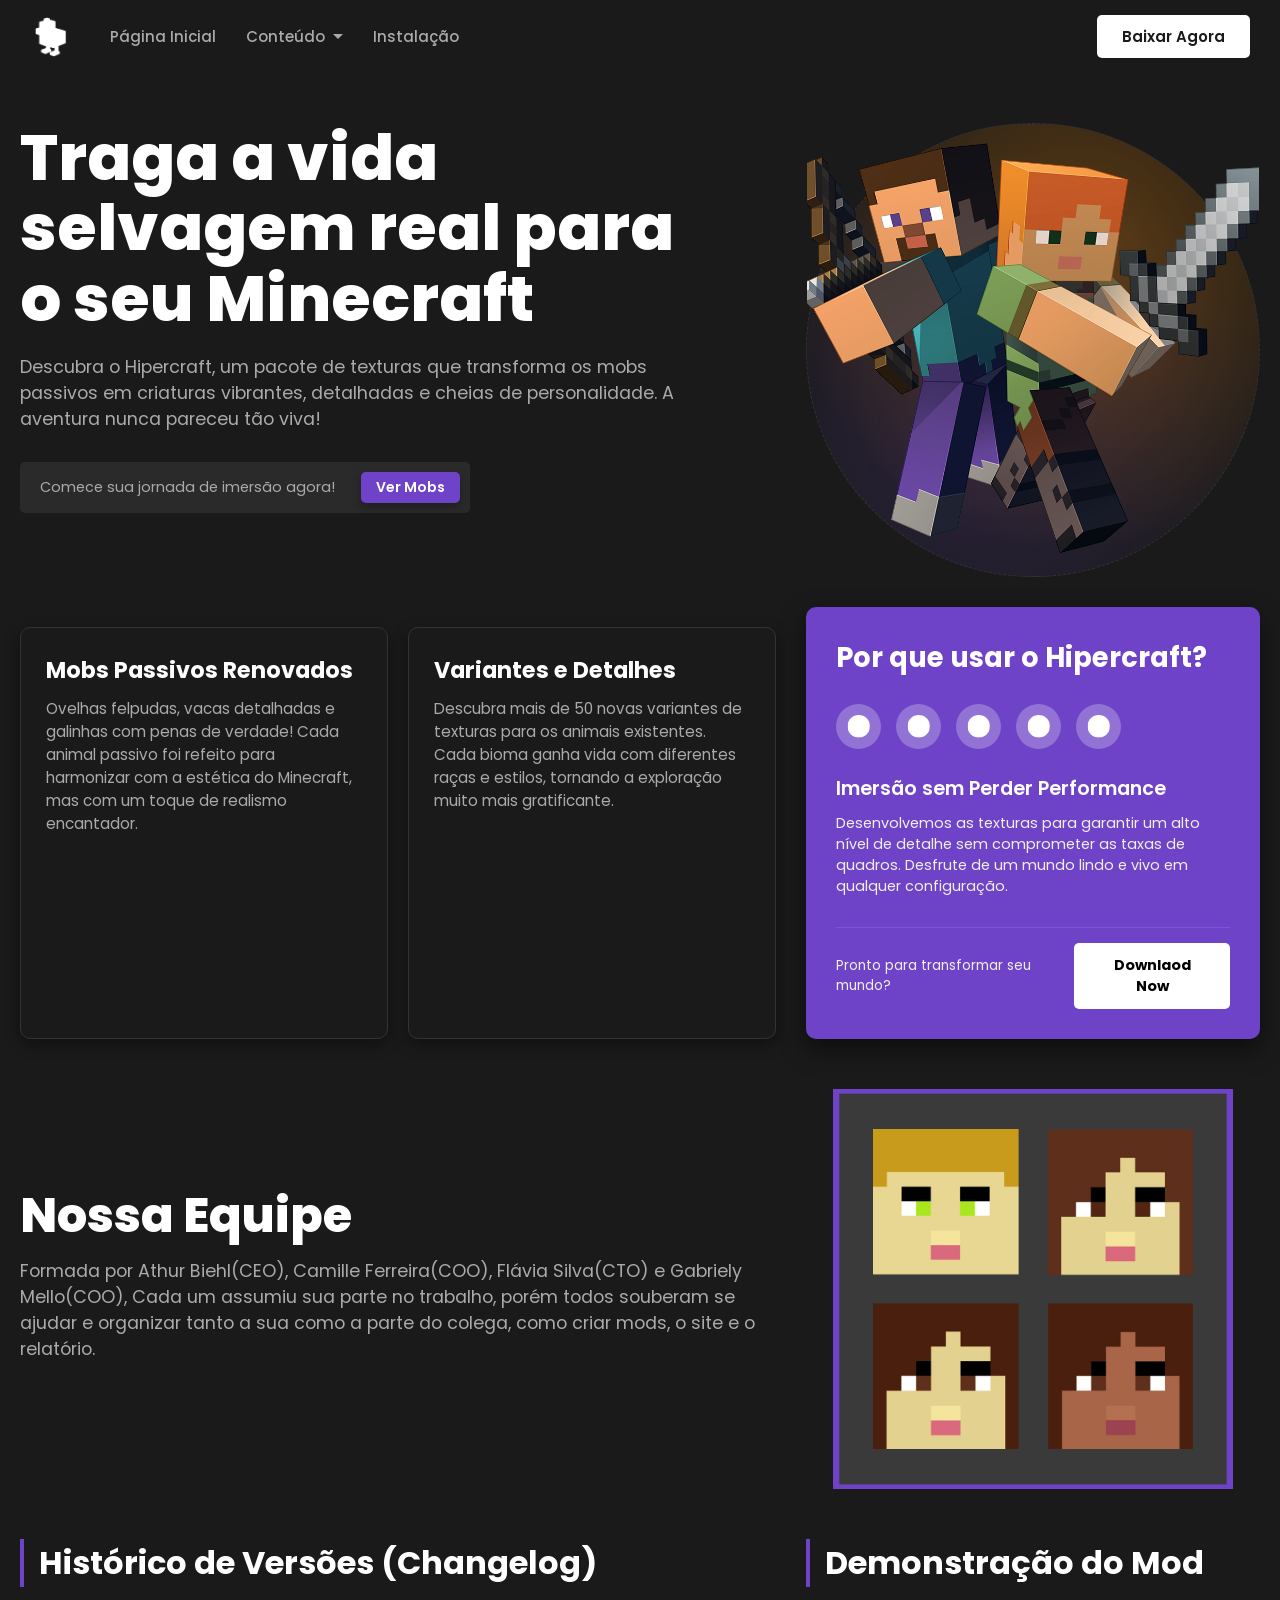
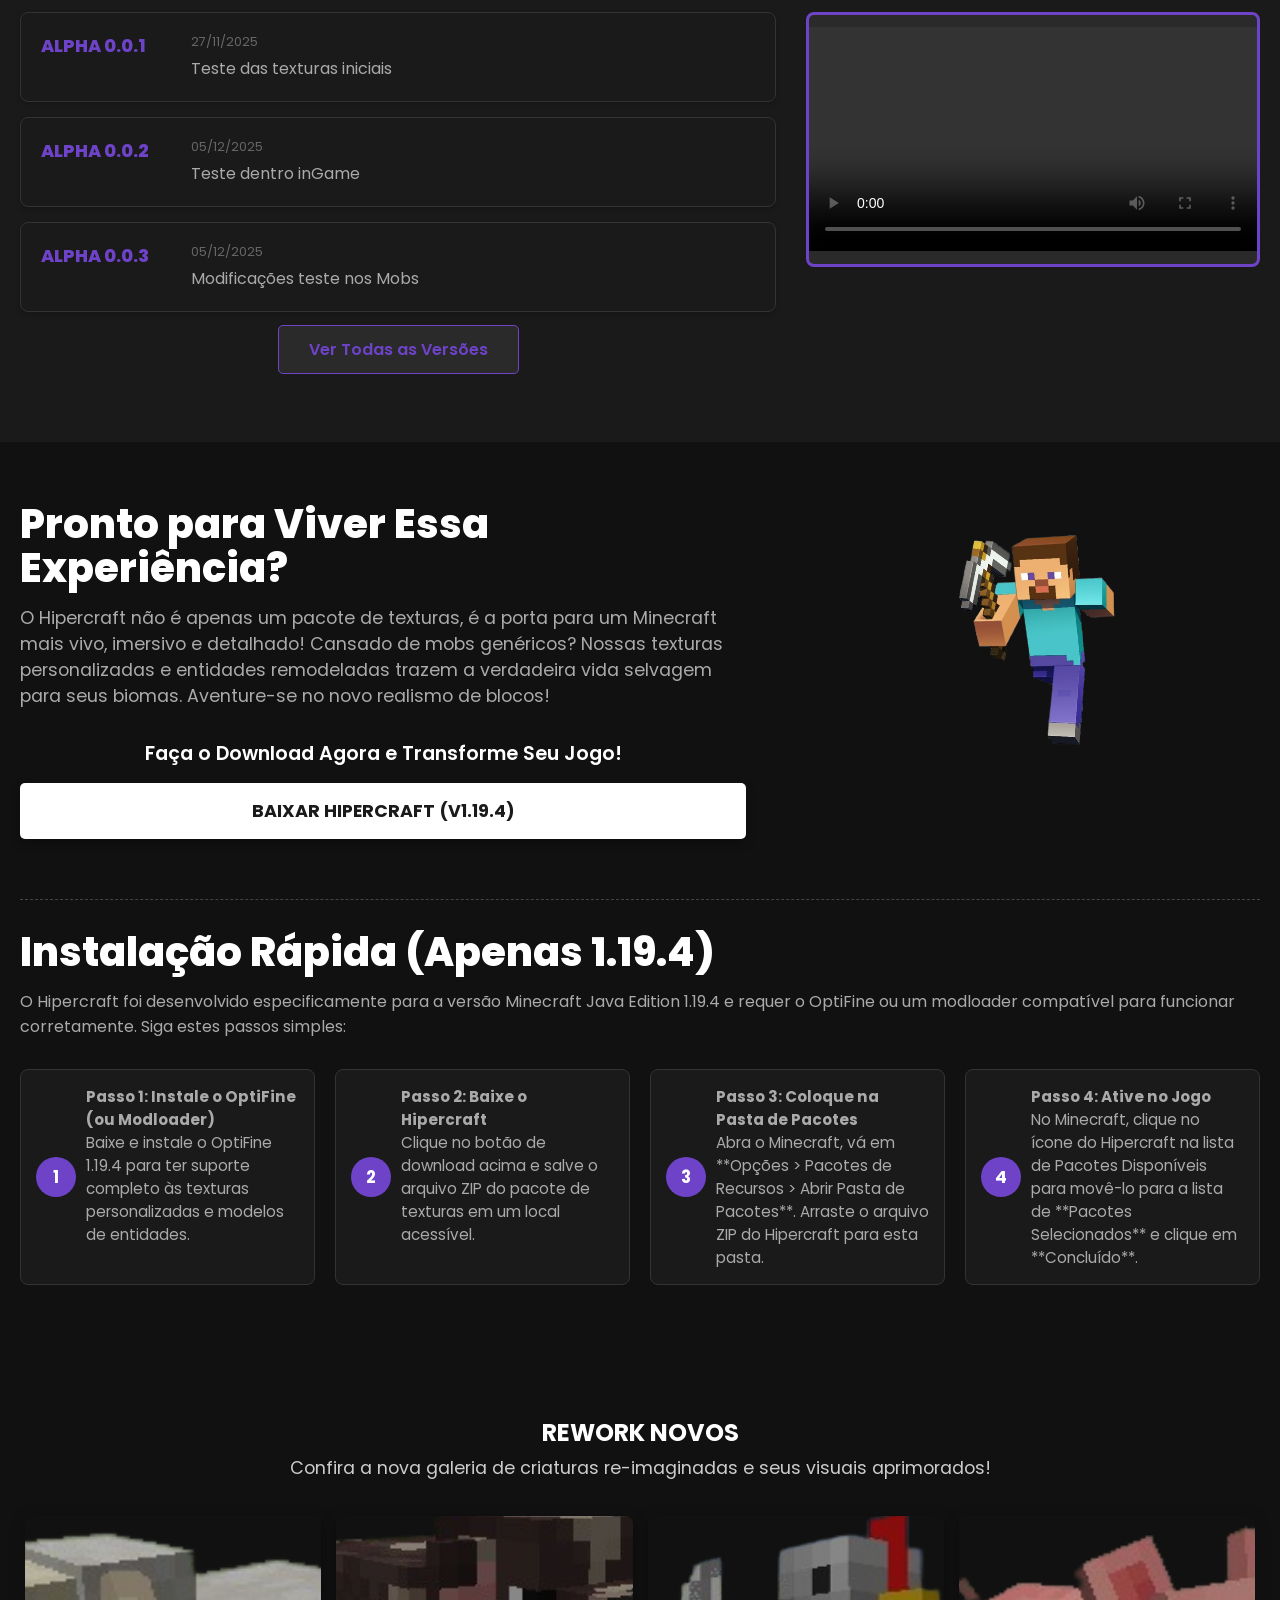
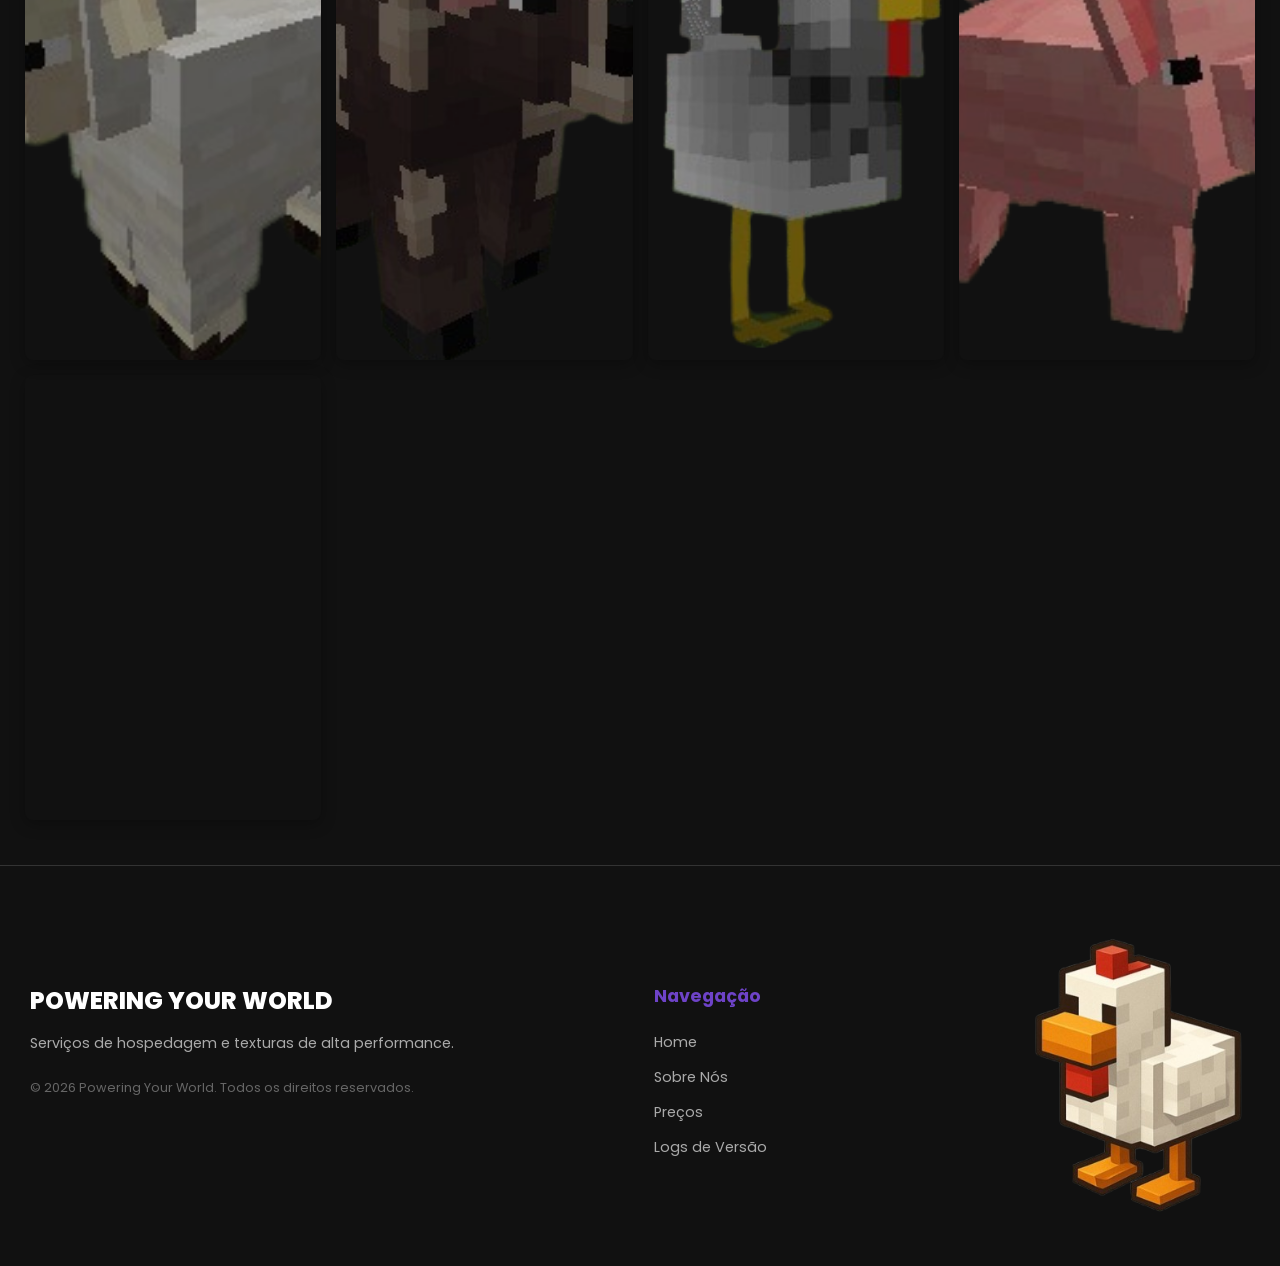
==== commit f35d36ae: "footer and mobs commit" ====
--- a/index.html
+++ b/index.html
@@ -274,52 +274,35 @@
 
     <footer class="main-footer">
         <div class="container footer-content">
-
-            <div class="footer-section footer-brand">
-                <div class="footer-logo">
-                    <span class="logo-text">POWERING YOUR WORLD</span>
-                </div>
-                <p class="brand-tagline">
-                    Serviços de hospedagem e texturas de alta performance.
-                </p>
-                <p class="copyright">
-                    &copy; <span id="currentYear"></span> Powering Your World. Todos os direitos reservados.
-                </p>
-            </div>
-
-            <div class="footer-section footer-links">
-                <h4>Navegação</h4>
-                <ul>
-                    <li><a href="#home">Home</a></li>
-                    <li><a href="#about">Sobre Nós</a></li>
-                    <li><a href="#prices">Preços</a></li>
-                    <li><a href="#changelog">Logs de Versão</a></li>
-                </ul>
-            </div>
-
-            <div class="footer-section footer-links">
-                <h4>Recursos</h4>
-                <ul>
-                    <li><a href="#faq">FAQ</a></li>
-                    <li><a href="#terms">Termos de Serviço</a></li>
-                    <li><a href="#privacy">Política de Privacidade</a></li>
-                    <li><a href="#support">Contato / Suporte</a></li>
-                </ul>
-            </div>
-
-            <div class="footer-section footer-social">
-                <h4>Siga-nos</h4>
-                <div class="social-icons">
-                    <a href="#" aria-label="Discord"><i class="icon-discord">D</i></a>
-                    <a href="#" aria-label="Twitter"><i class="icon-twitter">X</i></a>
-                    <a href="#" aria-label="YouTube"><i class="icon-youtube">Yt</i></a>
-                </div>
-                <button class="cta-button footer-cta-button">
-                    Fale Conosco
-                </button>
-            </div>
-
-        </div>
+            <div class="footer-content-itens">
+
+                <div class="footer-section footer-brand">
+                    <div class="footer-logo">
+                        <span class="logo-text">POWERING YOUR WORLD</span>
+                    </div>
+                    <p class="brand-tagline">
+                        Serviços de hospedagem e texturas de alta performance.
+                    </p>
+                    <p class="copyright">
+                        &copy; <span id="currentYear"></span> Powering Your World. Todos os direitos reservados.
+                    </p>
+                </div>
+
+                <div class="footer-section footer-links">
+                    <h4>Navegação</h4>
+                    <ul>
+                        <li><a href="#home">Home</a></li>
+                        <li><a href="#about">Sobre Nós</a></li>
+                        <li><a href="#prices">Preços</a></li>
+                        <li><a href="#changelog">Logs de Versão</a></li>
+                    </ul>
+                </div>
+            </div>
+
+
+            <div class="footer-img">
+                <img src="/img/icon.png" alt="">
+            </div>
     </footer>
 
     <script>
--- a/css/index.css
+++ b/css/index.css
@@ -1111,15 +1111,24 @@
 
 .footer-content {
     /* Reutiliza o container padrão de 1400px e padding lateral */
-    display: grid;
+    display: flex;
     /* Divide em 4 colunas (30% para a marca, 20% para links, 30% para social/cta) */
     grid-template-columns: 1.2fr 0.8fr 0.8fr 1.2fr;
     gap: 40px;
     max-width: 1400px;
     margin: 0 auto;
     padding: 0 30px;
-}
-
+    justify-content: space-between;
+    align-items: center;
+}
+.footer-content-itens{
+    display: flex;
+    height: 100%;
+    width: 100%;
+    align-items: flex-start;
+    justify-content: flex-start;
+    gap: 200px;
+}
 .footer-section h4 {
     font-size: 1.1em;
     font-weight: 700;
@@ -1207,6 +1216,17 @@
     /* Ocupa a largura da coluna social */
 }
 
+.footer-img{
+    height: 300px;
+    width: 300px;
+}
+
+.footer-img img{
+    object-fit: contain;
+    width: 100%;
+    height: 100%;
+
+}
 
 /*===================================================================*/
 /* # 11. RESPONSIVIDADE (MEDIA QUERIES) - MOVIDO PARA O FINAL */
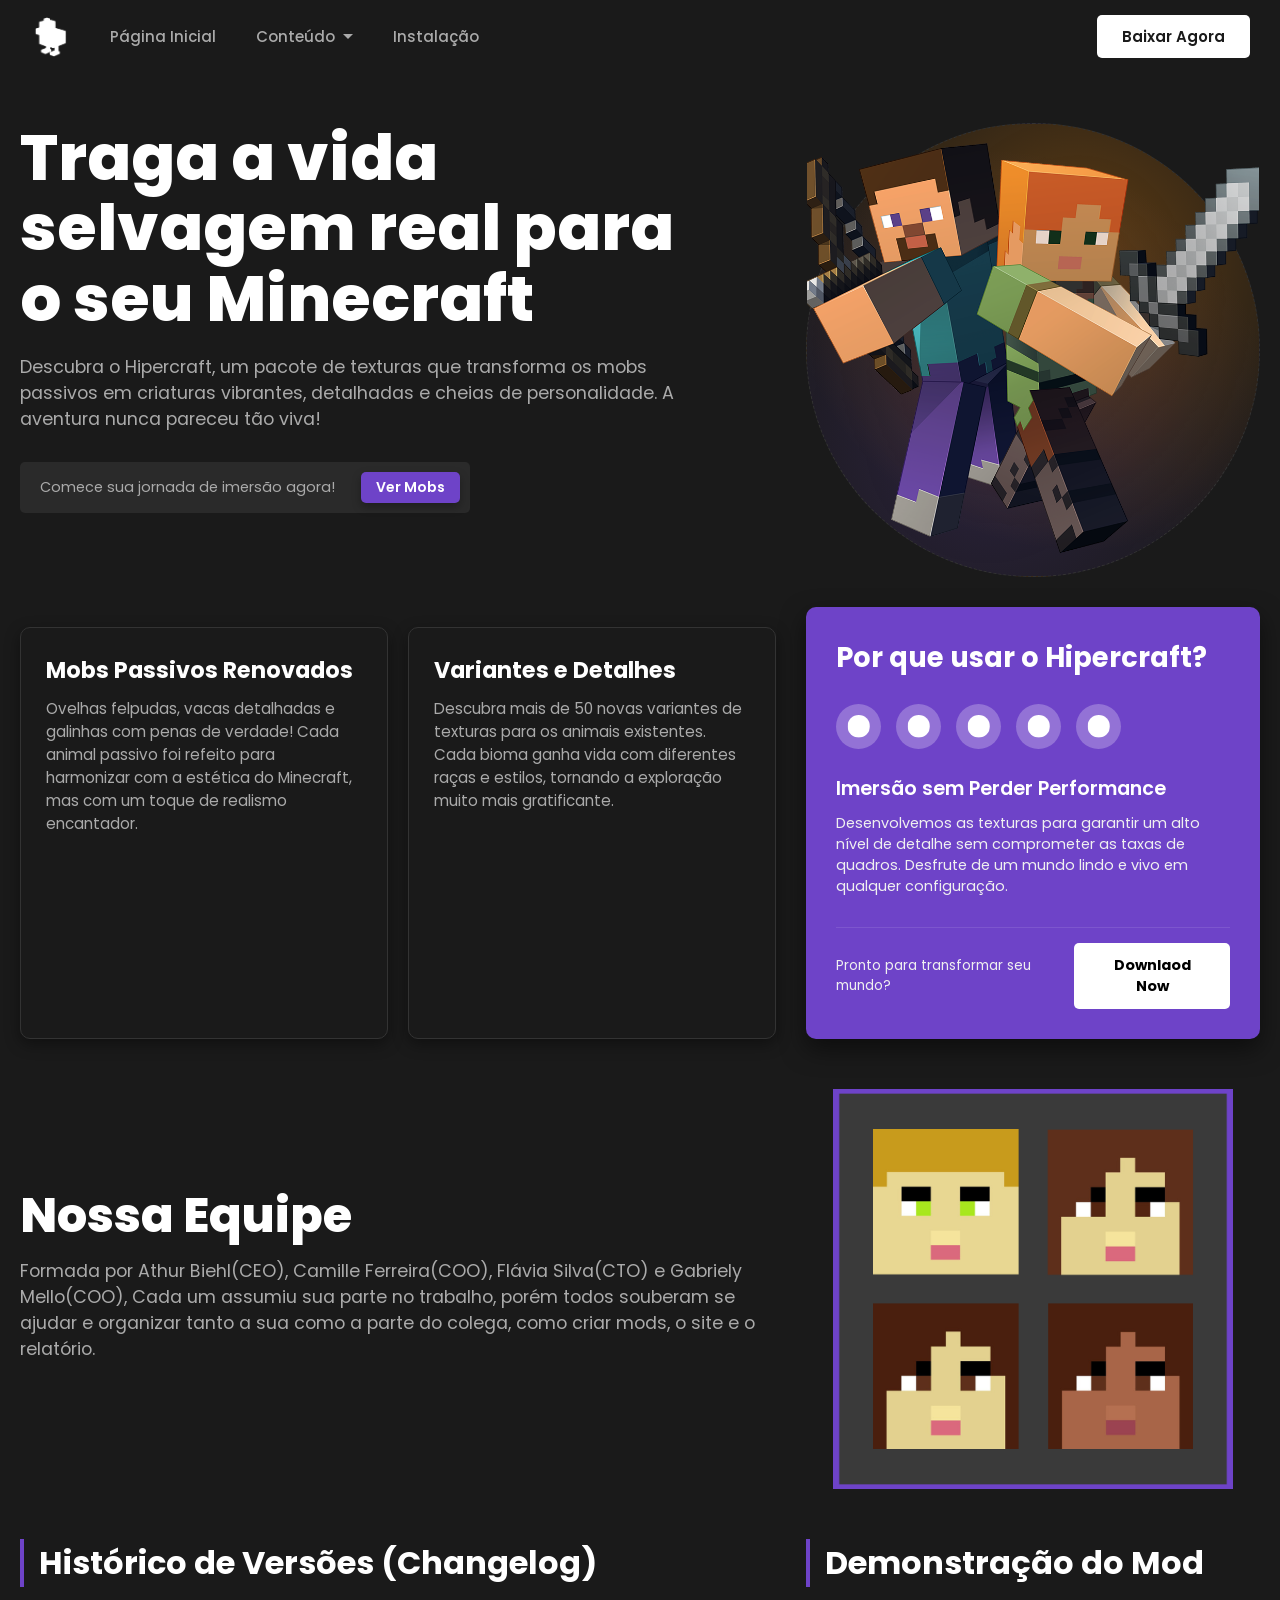
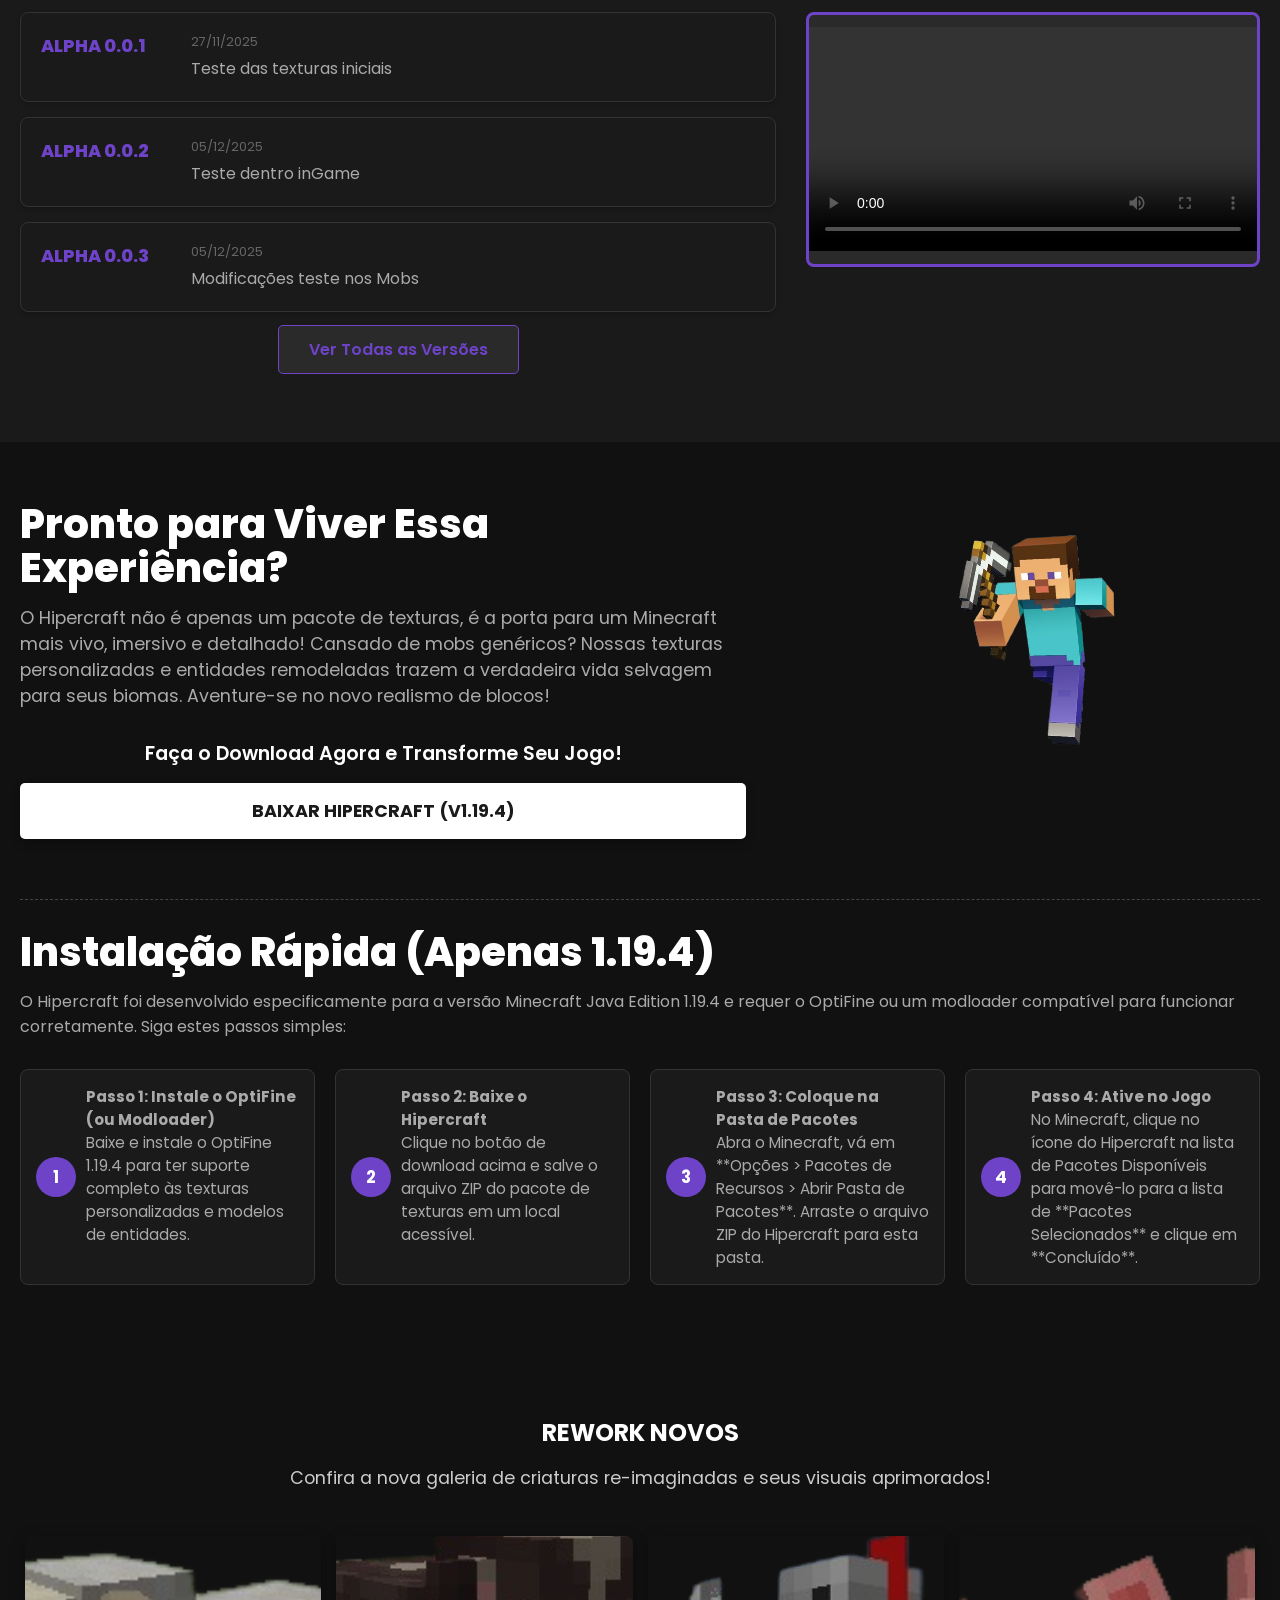
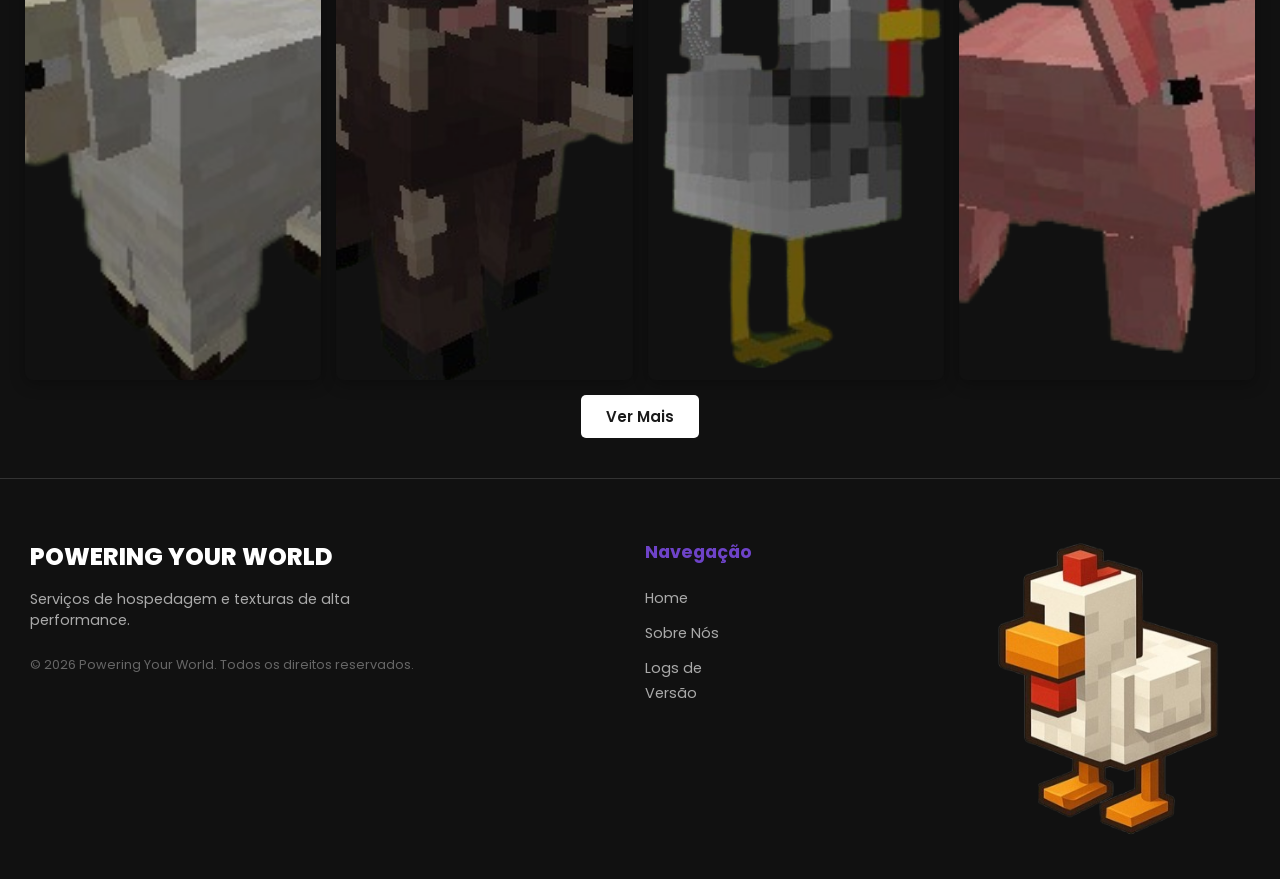
==== commit d5c147fb: "modificacoes commit" ====
--- a/index.html
+++ b/index.html
@@ -108,7 +108,7 @@
 
     </main>
 
-    <section class="about-us-section">
+    <section class="about-us-section" id="about-us-section">
         <div class="about-content">
             <h2>Nossa Equipe</h2>
 
@@ -127,7 +127,7 @@
     </section>
 
     <section class="mod-logs-section container">
-        <div class="changelog-area">
+        <div class="changelog-area" id="changelog-area">
             <h3>Histórico de Versões (Changelog)</h3>
 
             <div class="log-card">
@@ -235,40 +235,35 @@
 
             <div class="mob-gallery-grid">
                 <div class="mob-gallery-item">
-                    <img src="img/img1.png" alt="Creeper Sombrio">
+                    <img src="img/img1.png" alt="Ovelha">
                     <div class="overlay">
                         <h3>Ovelha</h3>
                     </div>
                 </div>
 
                 <div class="mob-gallery-item">
-                    <img src="img/img2.png" alt="Zumbi da Floresta">
+                    <img src="img/img2.png" alt="Vaca">
                     <div class="overlay">
                         <h3>Vaca</h3>
                     </div>
                 </div>
 
                 <div class="mob-gallery-item">
-                    <img src="img/img3.png" alt="Esqueleto Rúnico">
+                    <img src="img/img3.png" alt="Galinha">
                     <div class="overlay">
                         <h3>Galinha</h3>
                     </div>
                 </div>
 
                 <div class="mob-gallery-item">
-                    <img src="img/img4.png" alt="Aranha das Sombras">
+                    <img src="img/img4.png" alt="Porco">
                     <div class="overlay">
                         <h3>Porco</h3>
                     </div>
                 </div>
 
-                <div class="mob-gallery-item">
-                    <img src="img/img5.png" alt="Silverfish Cristalino">
-                    <div class="overlay">
-                        <h3>Silverfish Cristalino</h3>
-                    </div>
-                </div>
-            </div>
+            </div>
+            <a href="mobs.html" class='register-button'>Ver Mais</a>
         </div>
     </section>
 
@@ -289,19 +284,17 @@
                 </div>
 
                 <div class="footer-section footer-links">
-                    <h4>Navegação</h4>
-                    <ul>
-                        <li><a href="#home">Home</a></li>
-                        <li><a href="#about">Sobre Nós</a></li>
-                        <li><a href="#prices">Preços</a></li>
-                        <li><a href="#changelog">Logs de Versão</a></li>
-                    </ul>
-                </div>
-            </div>
+    <h4>Navegação</h4>
+    <ul>
+        <li><a href="index.html">Home</a></li> 
+        <li><a href="#about-us-section">Sobre Nós</a></li> 
+        <li><a href="#changelog-area">Logs de Versão</a></li> 
+    </ul>
+</div>
 
 
             <div class="footer-img">
-                <img src="/img/icon.png" alt="">
+                <img src="img/icon.png" alt="">
             </div>
     </footer>
 
--- a/css/index.css
+++ b/css/index.css
@@ -176,6 +176,8 @@
 .dropdown {
     position: relative;
     display: inline-block;
+    padding: 10px;
+    
 }
 
 .dropdown-toggle {
@@ -200,21 +202,17 @@
 }
 
 .dropdown-menu {
-    display: none;
-    /* Escondido por padrão */
+    display: none; /* Escondido por padrão */
     position: absolute;
     background-color: var(--cta-dark);
-    /* Fundo do menu dropdown */
     min-width: 160px;
     box-shadow: 0px 8px 16px 0px rgba(0, 0, 0, 0.4);
-    z-index: 1;
+    z-index: 100; /* Aumentei o z-index para garantir que fique sobre o conteúdo */
     border-radius: 5px;
     padding: 10px 0;
     top: 100%;
-    /* Abaixo do link pai */
     left: 0;
-    margin-top: 10px;
-    /* Espaço entre o link e o menu */
+    margin-top: 0px;
 }
 
 .dropdown-menu a {
@@ -257,6 +255,7 @@
 
 .register-button {
     background-color: var(--text-color);
+    text-decoration: none;
     /* Fundo branco para o botão "Register now" */
     color: var(--card-bg);
     /* Texto escuro no botão branco */
@@ -964,6 +963,11 @@
     width: 100%;
     max-width: 1300px;
     padding: 0 20px;
+    gap: 10px;
+    display: flex;
+    justify-content: center;
+    align-items: center;
+    flex-direction: column;
     /* Padding horizontal para telas menores */
 }
 
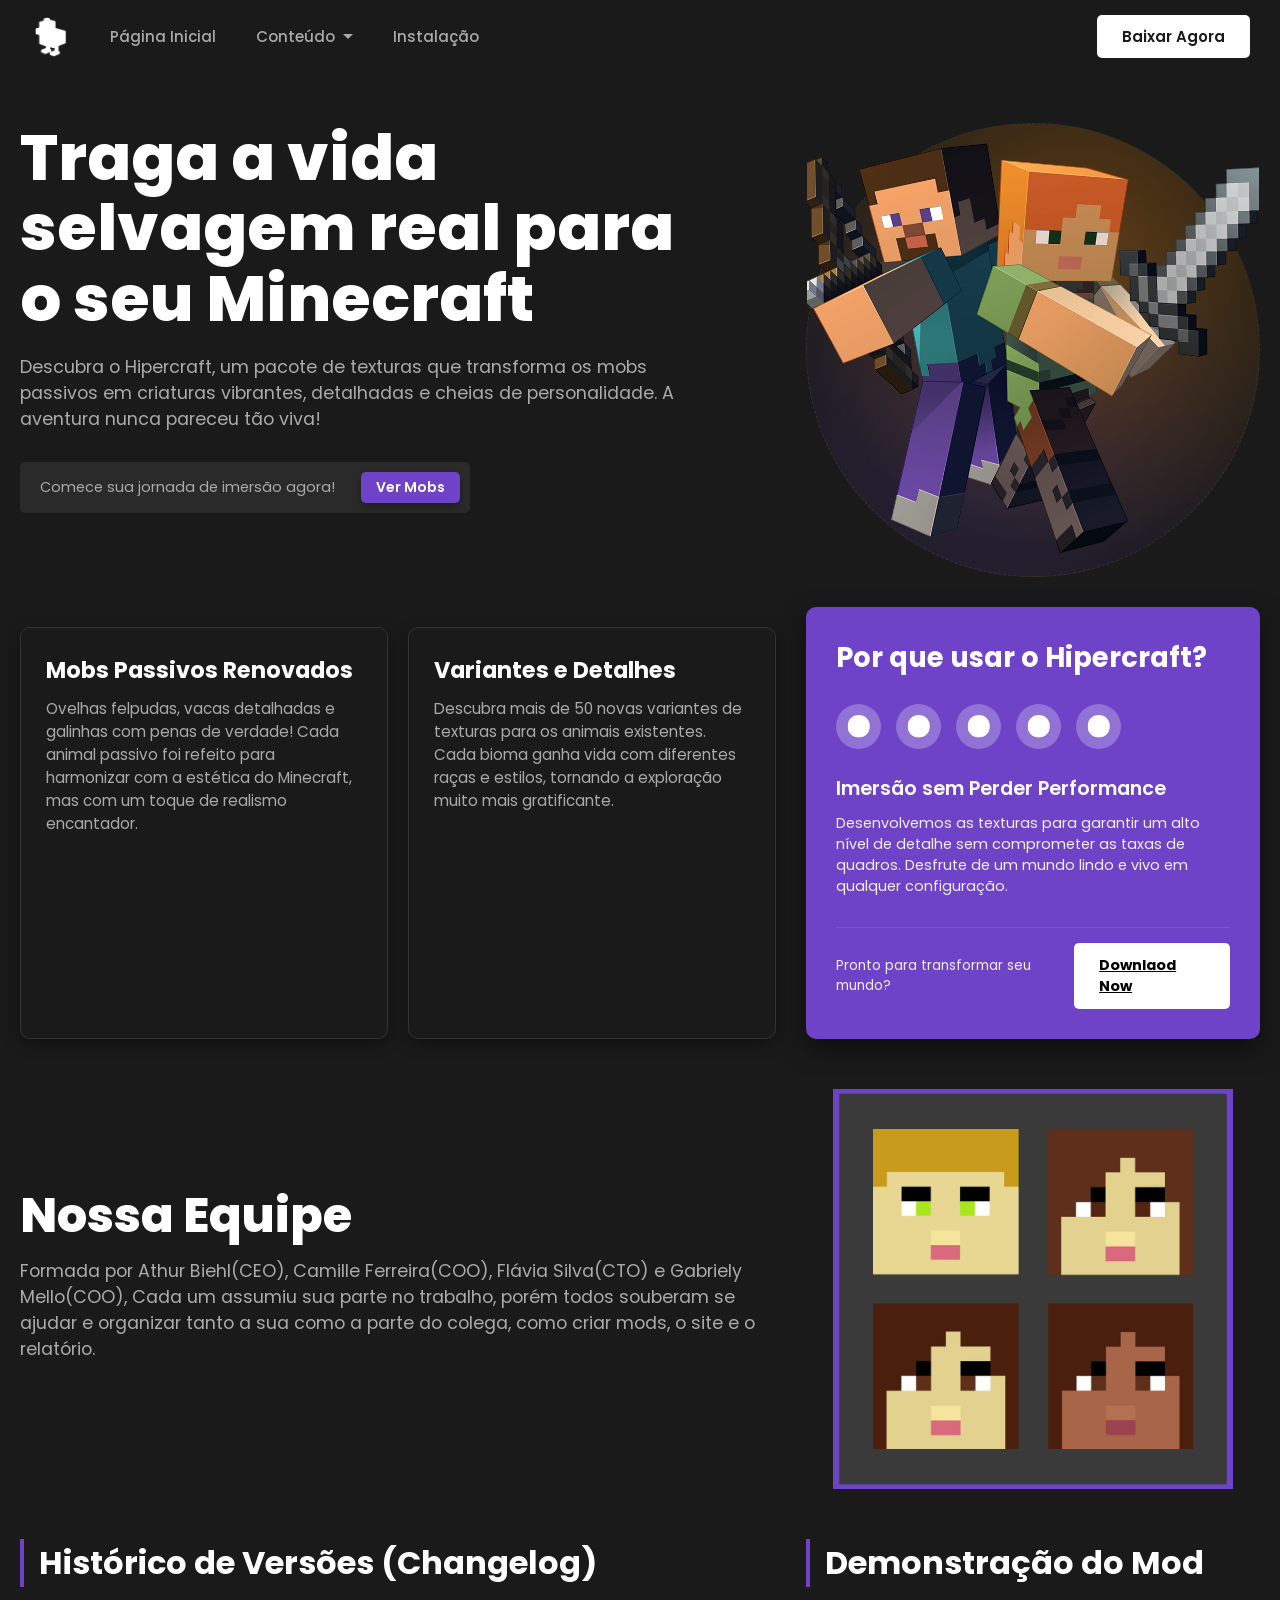
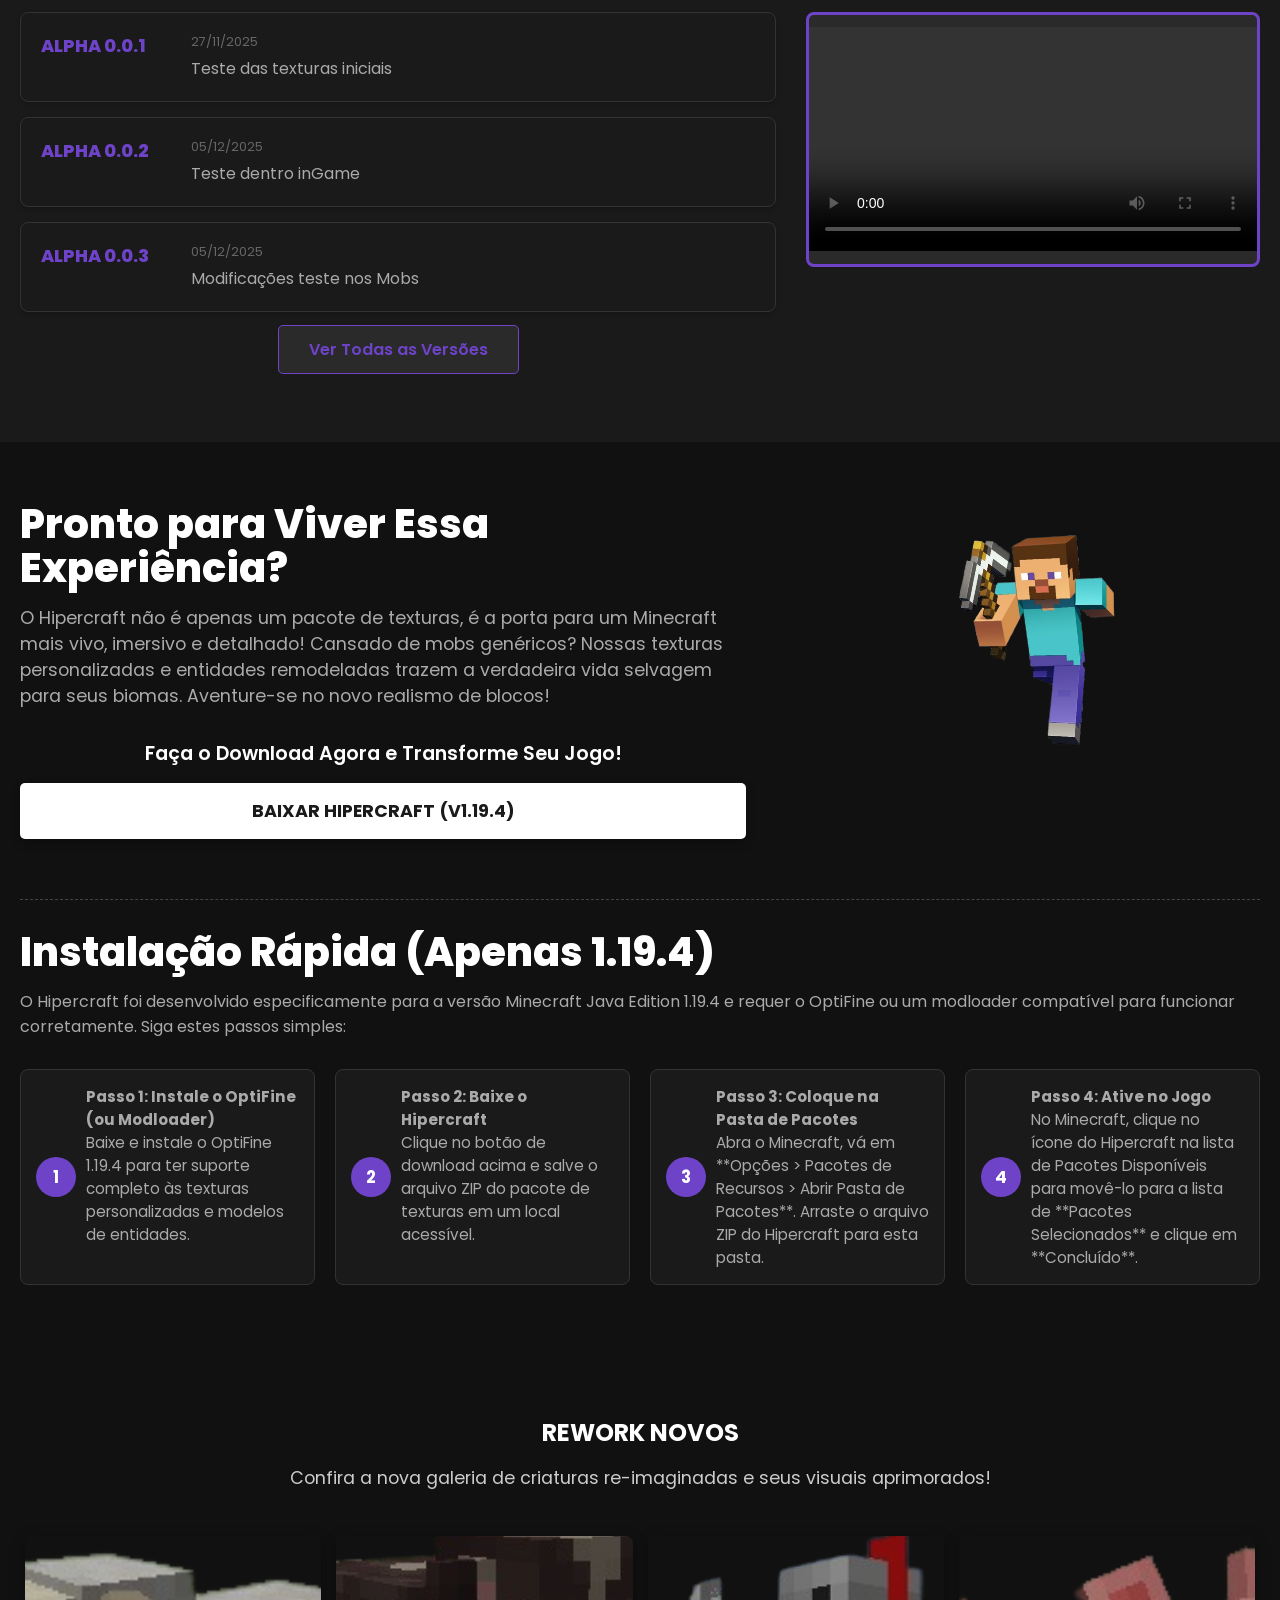
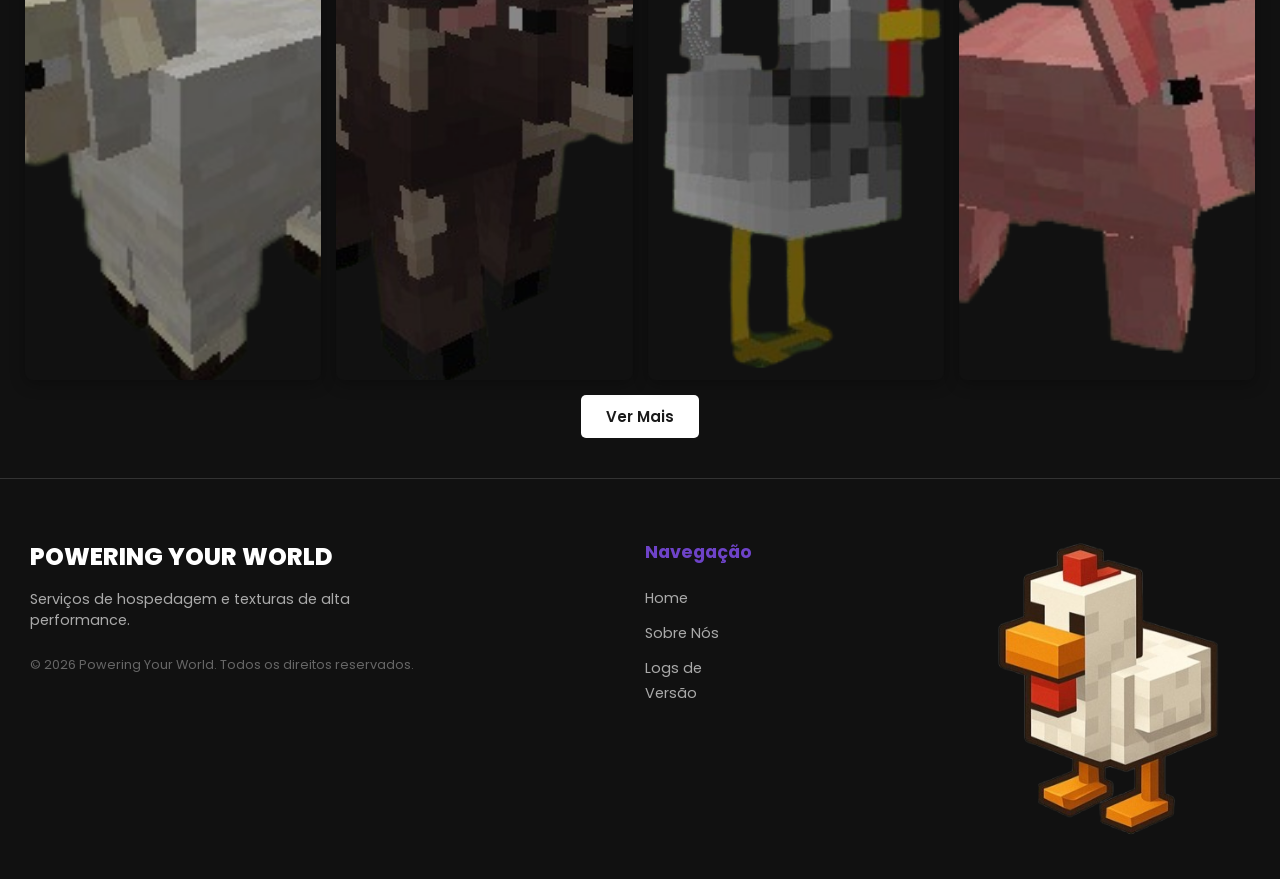
==== commit 1379e27a: "link commit" ====
--- a/index.html
+++ b/index.html
@@ -23,7 +23,7 @@
         <a href="mobs.html">Lista de Mobs</a>
         <a href="logs.html">Atualizações</a>
         <a href="#install">Instalação</a>
-        <button class="register-button mobile-register">Baixar Agora</button>
+        <a href="https://drive.google.com/drive/u/0/folders/1-6eSN8iC-fXSX-aFdV4ZGzd8RRpK5EKW" class="register-button mobile-register">Baixar Agora</a>
     </nav>
 
     <header class="new-header">
@@ -46,7 +46,7 @@
             </div>
 
             <div class="header-right">
-                <button class="register-button">Baixar Agora</button>
+                <a href="https://drive.google.com/drive/u/0/folders/1-6eSN8iC-fXSX-aFdV4ZGzd8RRpK5EKW" class="register-button">Baixar Agora</a>
             </div>
         </div>
     </header>
@@ -101,7 +101,7 @@
 
                 <div class="footer-cta">
                     <p>Pronto para transformar seu mundo?</p>
-                    <button class="view-more-button-about">Downlaod Now</button>
+                    <a href="https://drive.google.com/drive/u/0/folders/1-6eSN8iC-fXSX-aFdV4ZGzd8RRpK5EKW" class="view-more-button-about">Downlaod Now</a>
                 </div>
             </div>
         </aside>
@@ -186,7 +186,7 @@
 
                 <div class="cta-installation-box">
                     <h3>Faça o Download Agora e Transforme Seu Jogo!</h3>
-                    <a href="#" class="cta-button download-link">Baixar Hipercraft (v1.19.4)</a>
+                    <a href="https://drive.google.com/drive/u/0/folders/1-6eSN8iC-fXSX-aFdV4ZGzd8RRpK5EKW" class="cta-button download-link">Baixar Hipercraft (v1.19.4)</a>
                 </div>
             </div>
 
